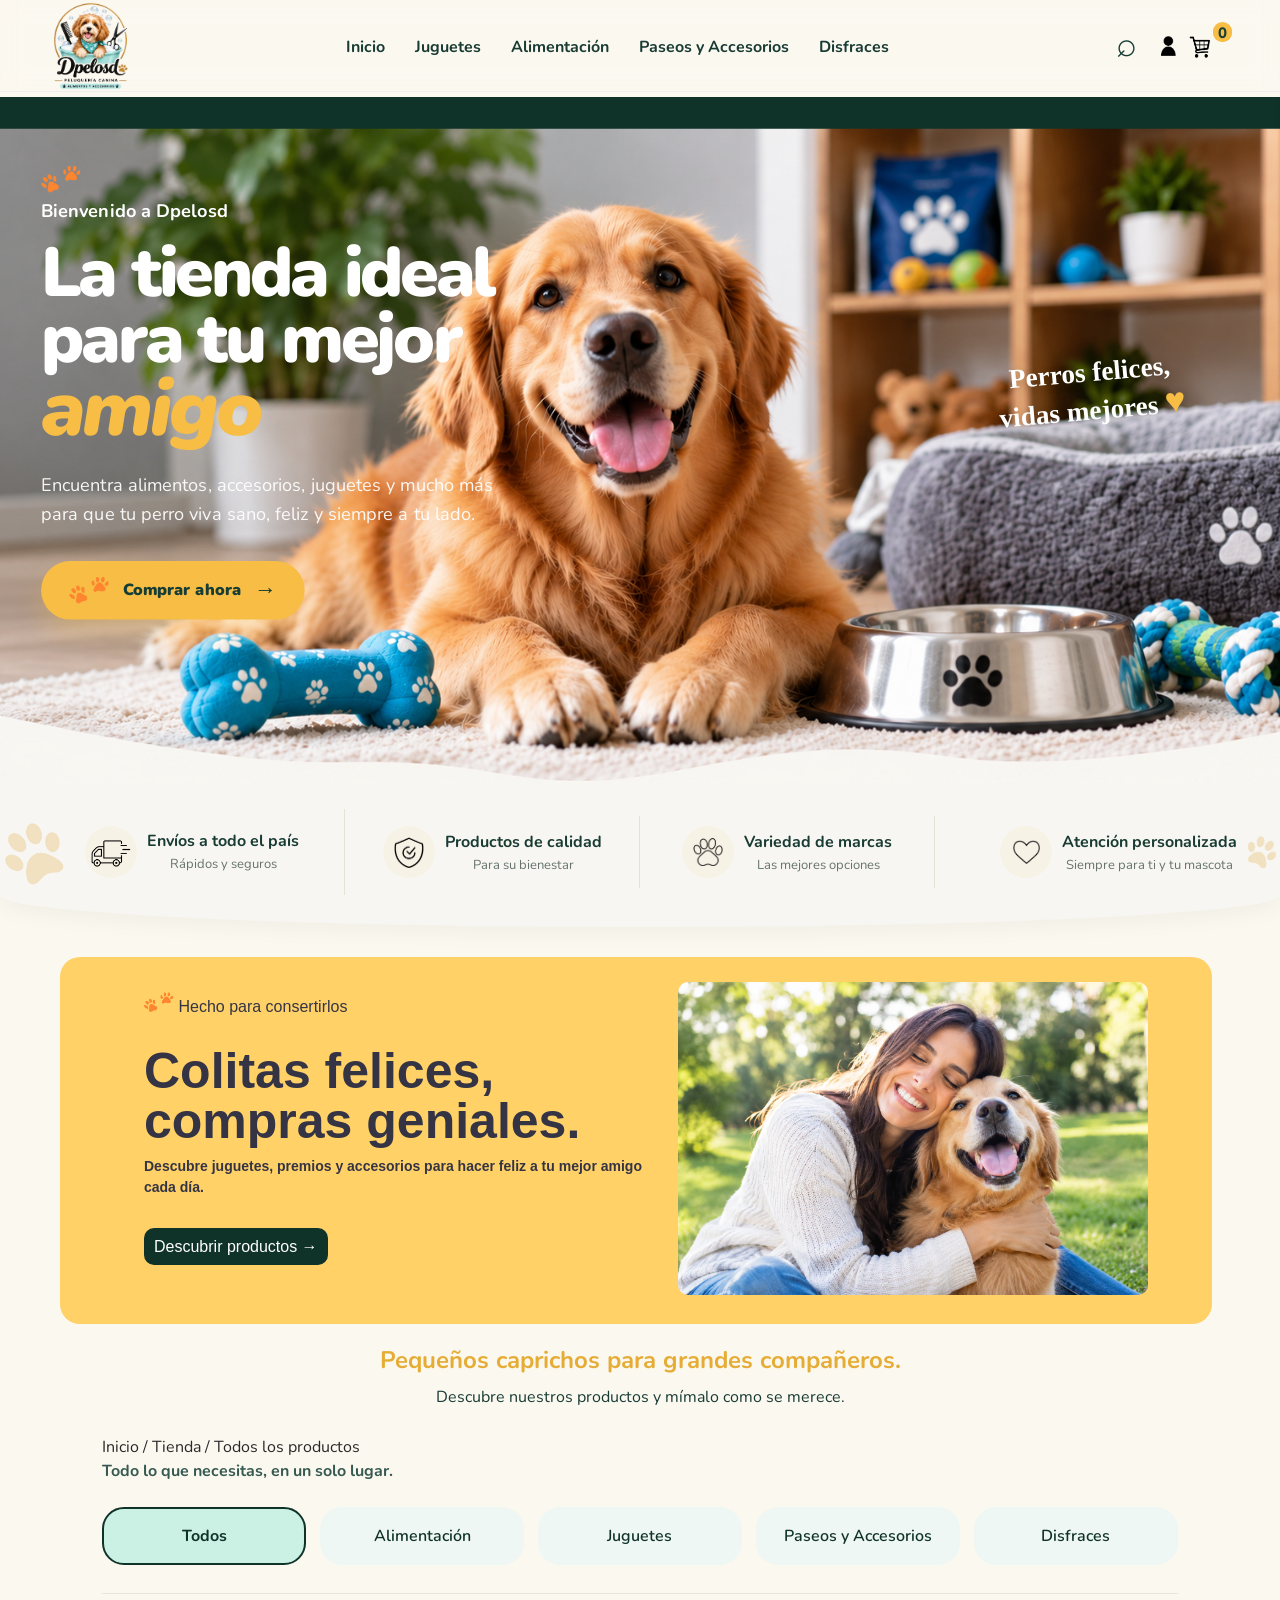
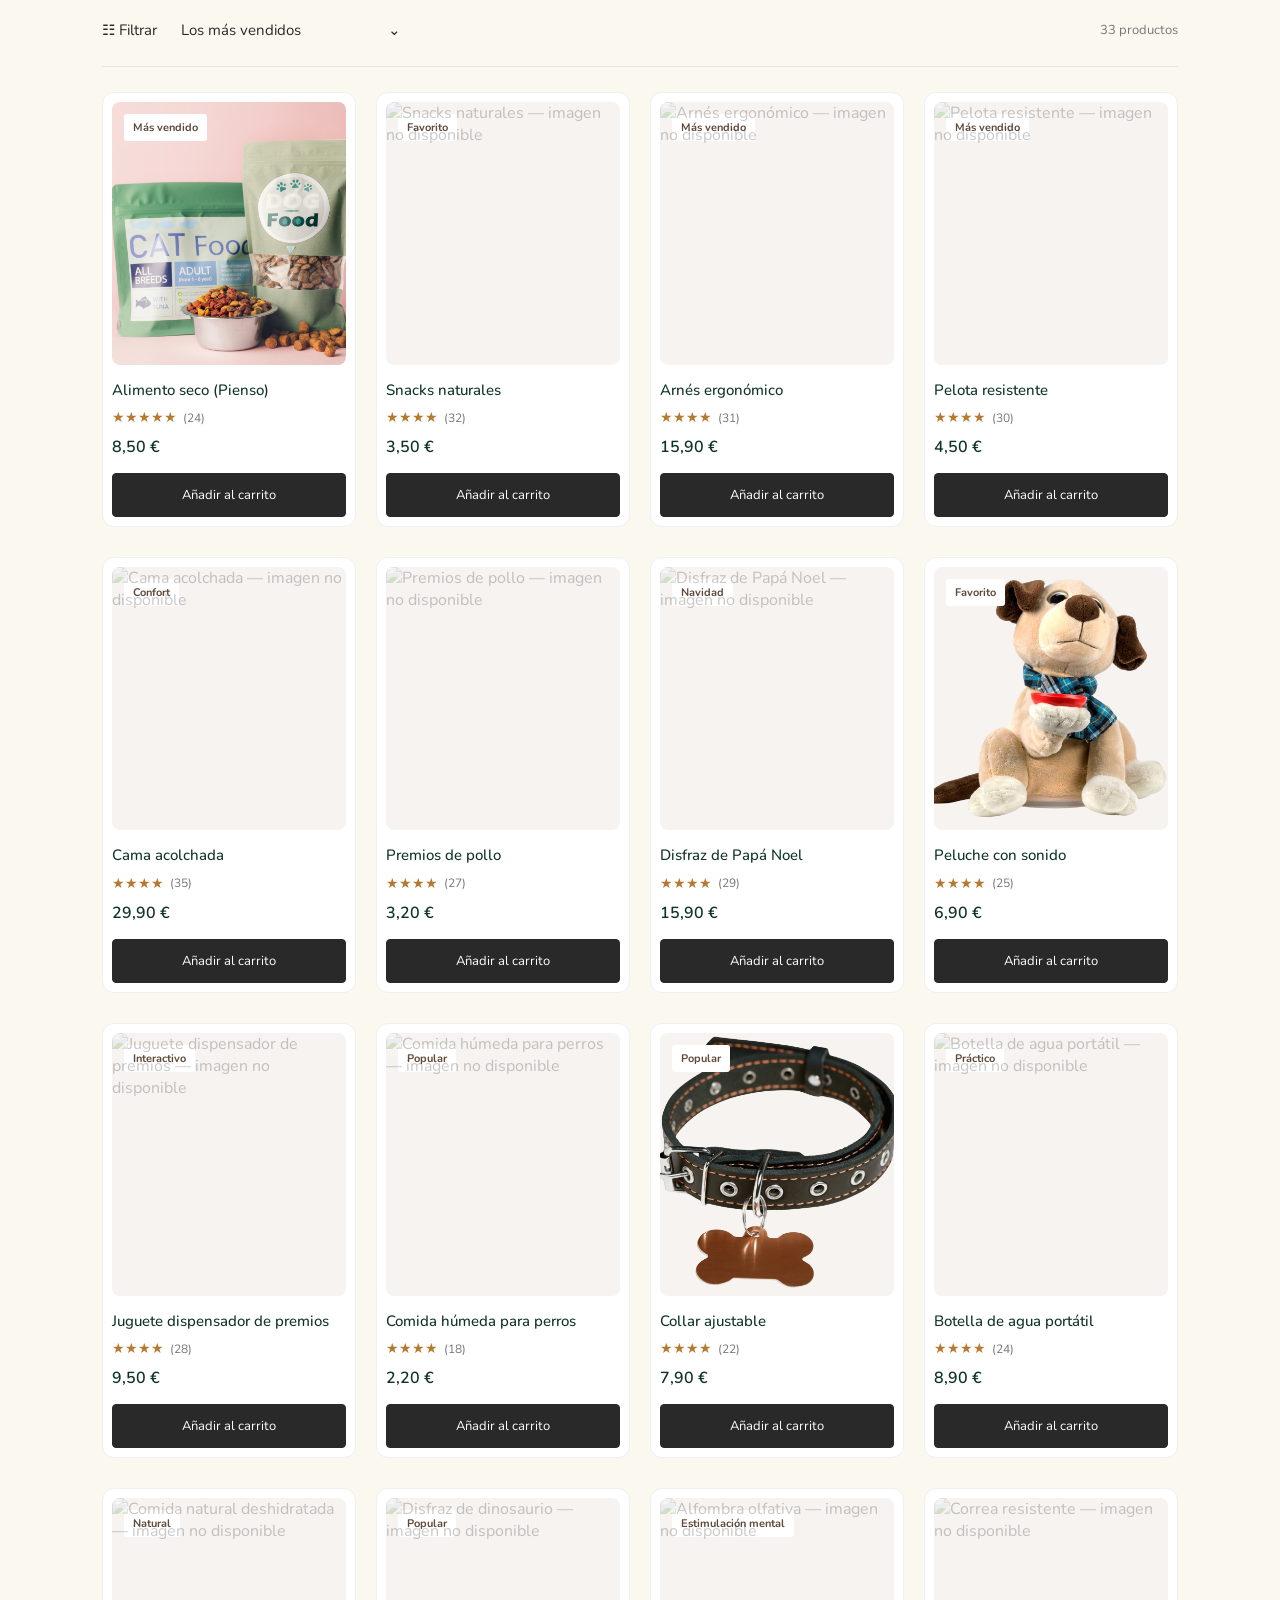
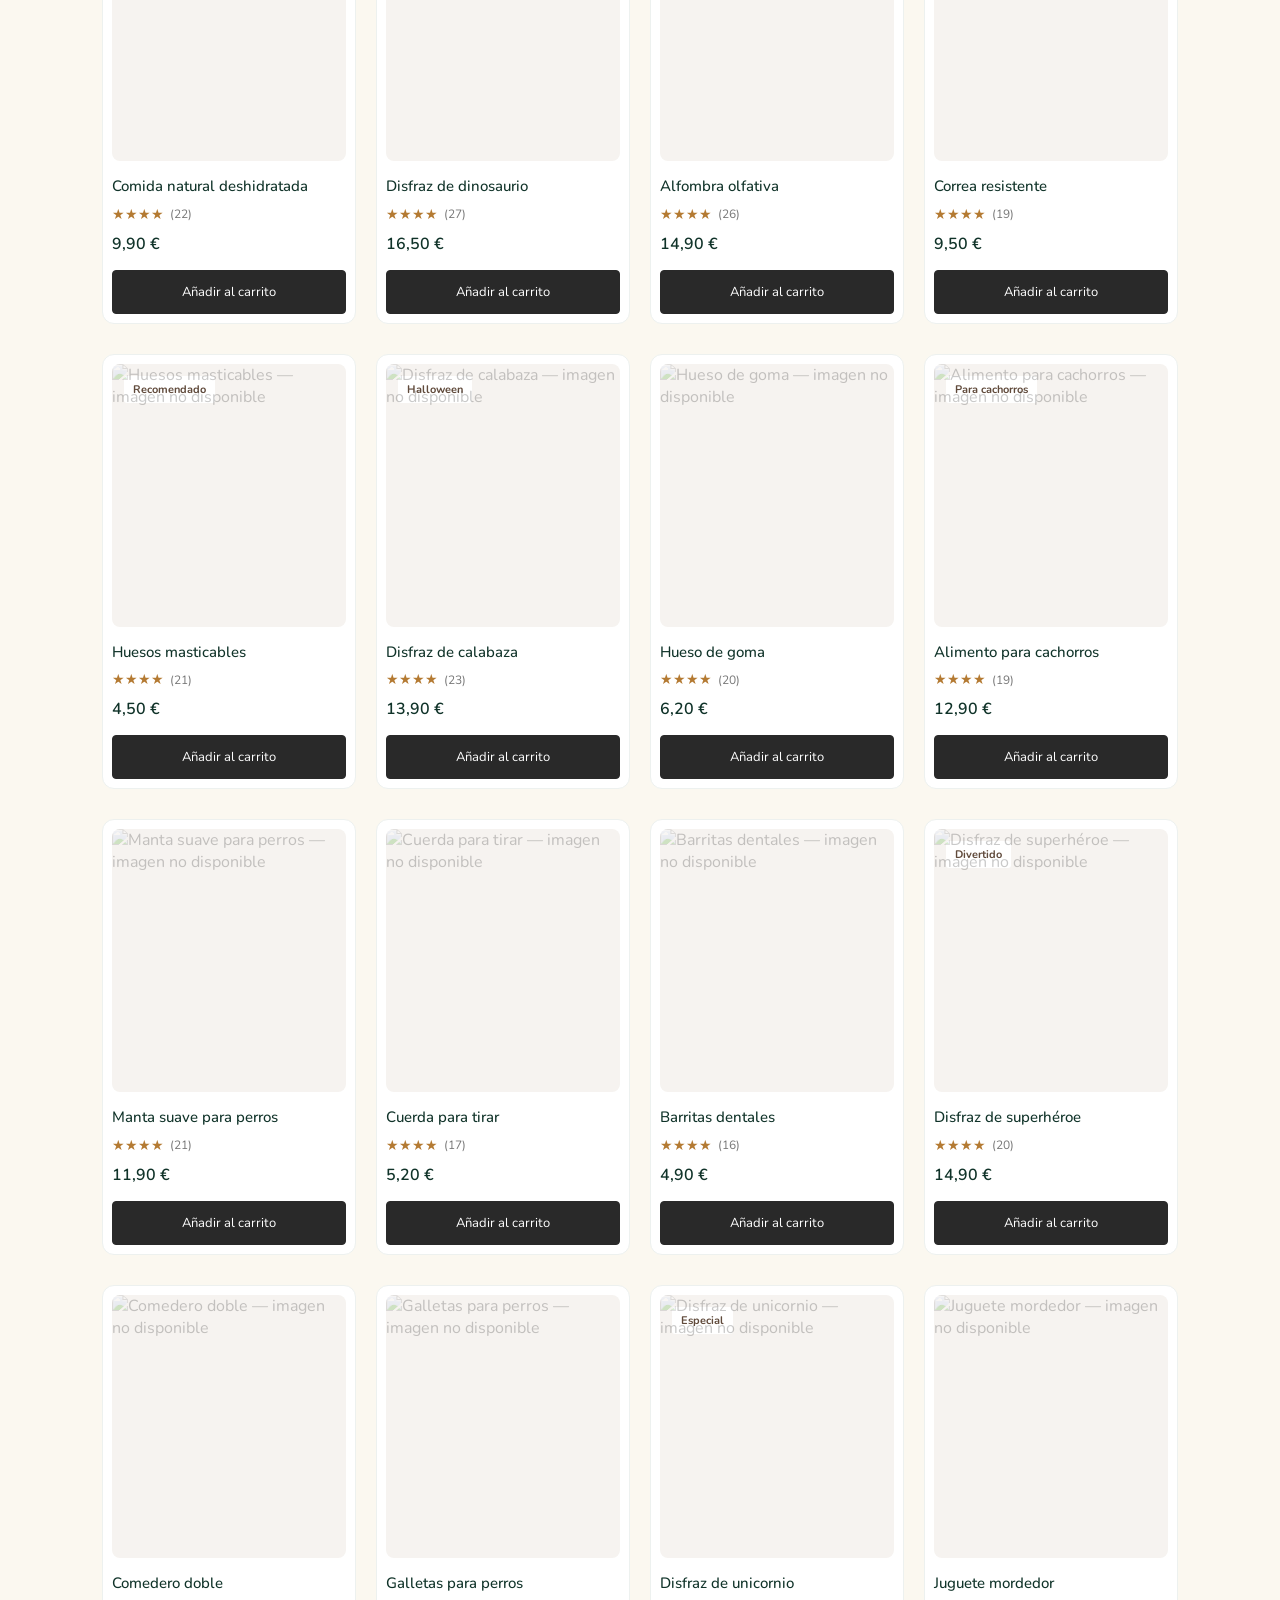
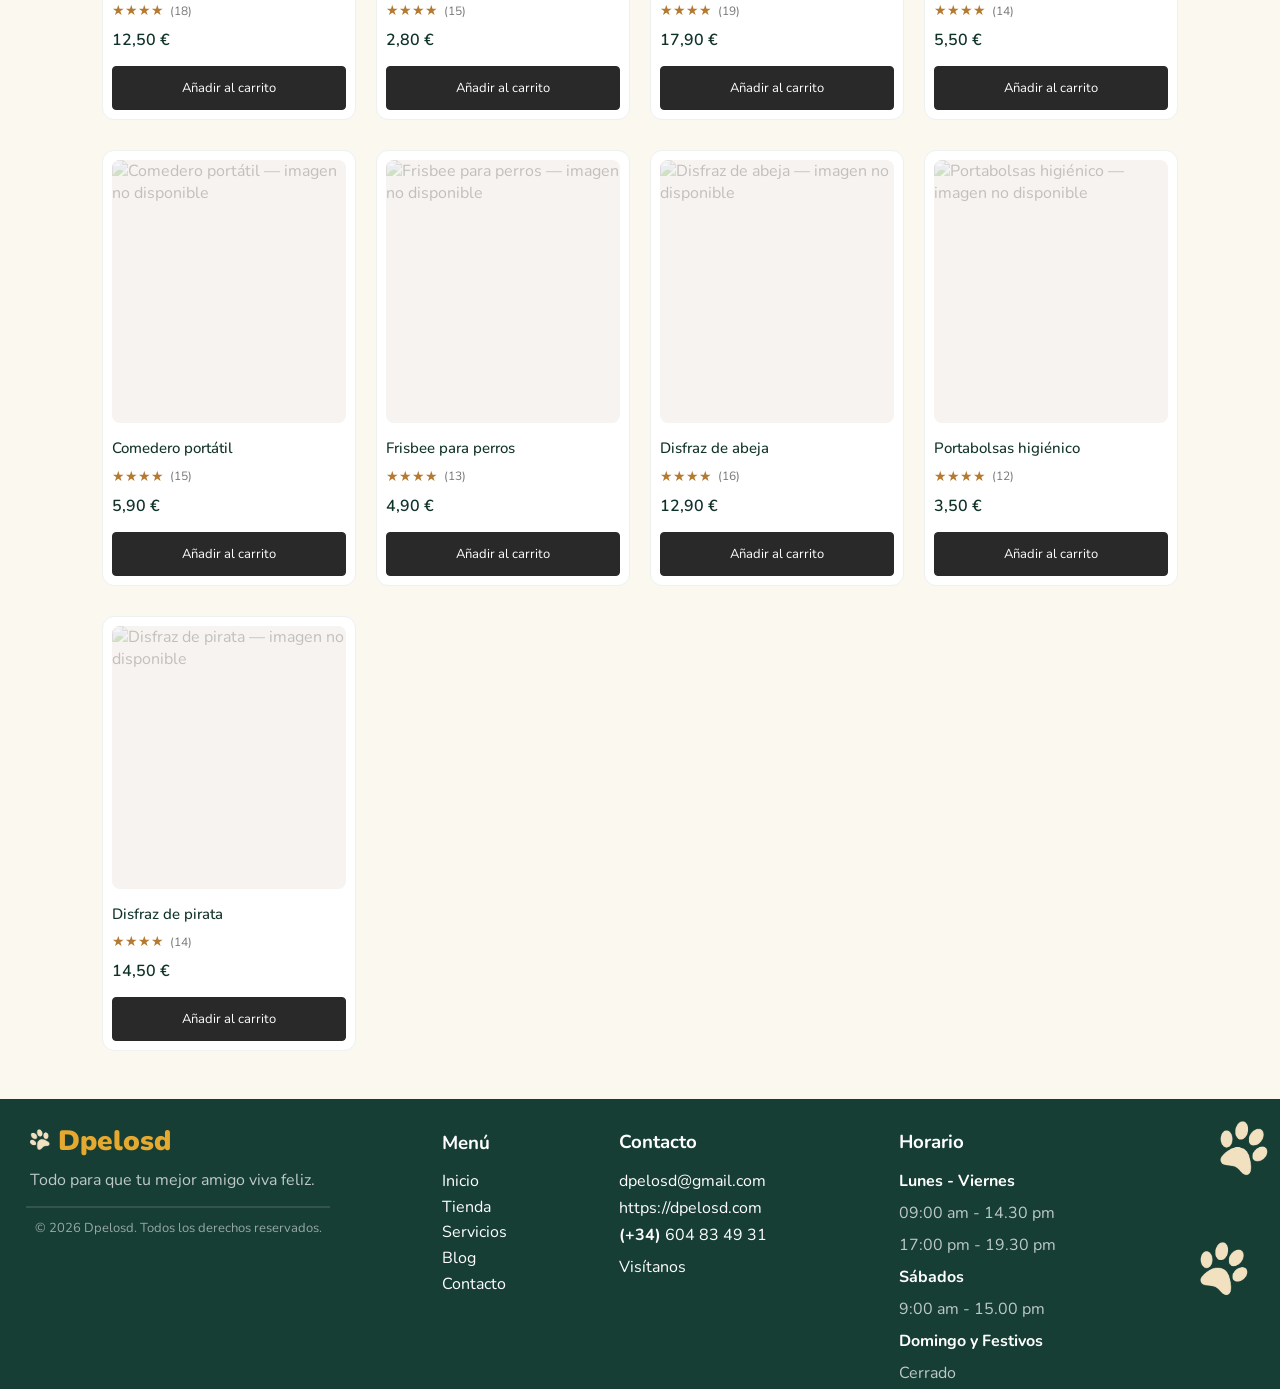
==== tienda.html @ 37986f17 "Nuevos cambios" ====
<!DOCTYPE html>
<html lang="es">

<head>
    <meta charset="UTF-8">
    <meta name="viewport" content="width=device-width, initial-scale=1.0">
    <meta name="description" content="DoggieStore - Todo para la felicidad de tu mejor amigo.">
    <link rel="icon" href="img/Versión logo3.png" type="image/png">
    <title>Dpelosd | Todo para tu felicidad</title>
    <link rel="preconnect" href="https://fonts.googleapis.com">
    <link rel="preconnect" href="https://fonts.gstatic.com" crossorigin>
    <link href="https://fonts.googleapis.com/css2?family=Nunito:wght@400;500;600;700;800;900&display=swap"
        rel="stylesheet">
    <link rel="stylesheet" href="tienda.css">
</head>

<body>
    <header class="header" id="inicio">

        <div class="container nav-container">
            <img src="img/Versión6.png" style="width: 80px;"> </img>

            <button class="menu-toggle" id="menuToggle" aria-label="Abrir menú">
                <span></span>
                <span></span>
                <span></span>
            </button>

            <nav class="nav" id="mainNav">
                <a href="index.html">Inicio</a>
                <a href="tienda.html?categoria=juguetes">Juguetes</a>
                <a href="tienda.html?categoria=alimentacion">Alimentación</a>
                <a href="tienda.html?categoria=paseos">Paseos y Accesorios</a>
                <a href="tienda.html?categoria=disfraces">Disfraces</a>
            </nav>

            <div class="nav-actions">
                <button class="icon-btn" id="searchBtn" aria-label="Buscar">⌕</button>
                <button class="icon-btn" aria-label="Mi cuenta"><img src="img/persona.png"
                        style="width: 15px; margin-top: 1px;"></button>
                <img src="img/carrito.png" style="width: 22px; height: 22px; margin-top: 15px;"> <button
                    class="cart-btn" id="cartCount" aria-label="Carrito">
                    <span class="cart-count" id="addCartBtn">0</span>
                </button>
            </div>
        </div>
    </header>

    <!-- PROMO -->

    <div class="promo-bar">
        <div class="promo-text" id="promoText">
            <img src="img/pataIzquierda.png" style="width: 20px;" alt="Pata de perro">
            <img src="img/pataDerecha.png" style="width: 20px;" alt="Pata de perro">

            <span>
                NUEVOS CLIENTES:
                <strong>20% DE DESCUENTO</strong>
                EN TU PRIMERA COMPRA
            </span>

            <img src="img/pataIzquierda.png" style="width: 20px;" alt="Pata de perro">
            <img src="img/pataDerecha.png" style="width: 20px;" alt="Pata de perro">

        </div>
    </div>

    <!-- BANNER-->
    <section class="hero">
        <div class="hero-image"></div>
        <div class="hero-overlay"></div>

        <div class="container hero-content" style="margin-top: -8em;">
            <div class="hero-copy">
                <img src="img/patas de perro.png" style="width: 40px;">
                <p class="eyebrow"> Bienvenido a Dpelosd</p>

                <h1>
                    La tienda ideal<br>para tu mejor<br> <span>amigo</span>
                </h1>

                <p class="hero-description">
                    Encuentra alimentos, accesorios, juguetes y mucho más para que tu perro viva sano, feliz y
                    siempre a tu lado.
                </p>

                <a href="#tienda" class="btn btn-primary">
                    <img src="img/patas de perro.png" style="width: 40px;"> <span>Comprar ahora</span> <b>→</b>
                </a>
            </div>

            <div class="hero-message">
                <span>Perros felices,<br>vidas mejores</span>
                <b>♥</b>
            </div>
        </div>
    </section>

    <!-- BENEFICIOS -->
    <section class="benefits" id="nosotros" style="margin-bottom: 30px;">
        <div class="container benefits-grid">

            <div class="benefit">
                <img src="img/pataIzquierda.png" style="width: 60px; margin-left: -90px; margin-right: 10px;">
                <div class="benefit-icon"><img src="img/carro.png" style="width:40px" ;></div>
                <div>
                    <h3>Envíos a todo el país</h3>
                    <p>Rápidos y seguros</p>
                </div>
            </div>

            <div class="benefit">
                <div class="benefit-icon"><img src="img/calidad.png" style="width:30px" ;></div>
                <div>
                    <h3>Productos de calidad</h3>
                    <p>Para su bienestar</p>
                </div>
            </div>

            <div class="benefit">
                <div class="benefit-icon"><img src="img/variedadMarca.png" style="width:30px" ;></div>
                <div>
                    <h3>Variedad de marcas</h3>
                    <p>Las mejores opciones</p>
                </div>
            </div>

            <div class="benefit">
                <div class="benefit-icon"><img src="img/atencionpersonalizada.png" style="width:27px" ;>
                </div>
                <div>
                    <h3>Atención personalizada</h3>
                    <p>Siempre para ti y tu mascota</p>
                </div>
                <img src="img/pataDerecha.png" style="width: 30px; margin-right: -7em;">
            </div>
        </div>
    </section>

    <!-- PORTADA -->
    <div class="portada"
        style="display: flex; margin-left: 60px; background: var(--yellow); width: 90%; border-radius: 20px;">

        <div class="ladoIzquierdo" style="padding-right: 10px;">
            <img src="img/patas de perro.png" style="width: 30px;  margin-left: 20px; margin-top: 10px;"> Hecho para
            consertirlos</span>
            <h2 style="font-size: 50px; margin-left: 20px; margin-top: 30px; line-height: 50px;">Colitas
                felices,<br>compras geniales.</h2>
            <p
                style="margin-left: 20px; margin-top: 10px; margin-bottom: 40px; line-height: 1.5; font-size: 14px; font-weight: bold;">
                Descubre juguetes, premios y accesorios para hacer feliz a tu mejor amigo cada día.</p>
            <a href="#ps-categorias"
                style="margin-top: 20px; background-color: #103329; color: white; padding: 10px; border-radius: 10px; margin-left: 20px;">Descubrir
                productos →</a>
        </div>

        <div class="ladoDerecho">
            <img src="img/imagenladoderecho.png" style="width: 470px; border-radius: 10px; ">
        </div>
    </div>

    <!-- TIENDA -->

    <section>
        <h1 style="color: #e6ad36; text-align: center; margin-top: 20px;"> Pequeños caprichos para grandes compañeros.
        </h1>
        <p style="font-size: 16px; text-align: center; margin-top: 10px;">Descubre nuestros productos y mímalo como se
            merece. </p>
    </section>

    <!-- FILTRADO TIENDA -->

    <section class="shop-page">

        <nav class="breadcrumb" aria-label="Ruta de navegación">
            <a href="/">Inicio</a>
            <span>/</span>
            <a href="/tienda/">Tienda</a>
            <span>/</span>
            <span id="breadcrumb-category" aria-current="page">
                Todos los productos
            </span>
        </nav>

        <p class="shop-subtitle" style="font-weight: bold; margin-top: 2px;">
            Todo lo que necesitas, en un solo lugar.
        </p>

        <!-- CATEGORÍAS -->

        <nav class="shop-categories" aria-label="Categorías de la tienda">

            <button type="button" class="category-card is-active" data-category="todos" aria-pressed="true">
                Todos
            </button>

            <button type="button" class="category-card" data-category="alimentacion" aria-pressed="false">
                Alimentación
            </button>

            <button type="button" class="category-card" data-category="juguetes" aria-pressed="false">
                Juguetes
            </button>

            <button type="button" class="category-card" data-category="paseos" aria-pressed="false">
                Paseos y Accesorios
            </button>

            <button type="button" class="category-card" data-category="disfraces" aria-pressed="false">
                Disfraces
            </button>

        </nav>


        <!-- BARRA DE HERRAMIENTAS -->
        <div class="shop-toolbar">

            <div class="toolbar-left">

                <button class="filter-trigger" id="openFilters" aria-expanded="false" aria-controls="filterPanel">
                    ☷ Filtrar
                </button>

                <div class="sort-wrapper">

                    <button class="sort-trigger" id="sortTrigger" aria-expanded="false" aria-controls="sortMenu">
                        <span id="sortLabel">Los más vendidos</span>
                        <span>⌄</span>
                    </button>

                    <div class="sort-menu" id="sortMenu" hidden>
                        <button data-sort="bestsellers">Los más vendidos</button>
                        <button data-sort="relevant">Los más relevantes</button>
                        <button data-sort="alphabetical">Orden alfabético</button>
                        <button data-sort="price-asc">Precio: menor a mayor</button>
                        <button data-sort="price-desc">Precio: mayor a menor</button>
                    </div>

                </div>

            </div>

            <span class="results-count" id="resultsCount" aria-live="polite"></span>

        </div>

        <!-- FONDO DEL PANEL -->
        <div class="filter-overlay" id="filterOverlay"></div>

        <!-- FILTROS -->
        <aside class="filter-panel" id="filterPanel" aria-label="Filtros de productos" aria-hidden="true" inert>

            <div class="filter-panel-header">
                <h2>Filtrar productos</h2>
                <button class="close-filters" id="closeFilters" aria-label="Cerrar filtros">×</button>
            </div>

            <div class="filter-panel-content">

                <fieldset class="filter-group">
                    <legend>Tipo de producto</legend>

                    <label><input type="checkbox" name="type" value="alimentoseco"> Alimento seco (pienso)</label>

                    <label><input type="checkbox" name="type" value="alimento humedo"> Alimento húmedo</label>

                    <label><input type="checkbox" name="type" value="snack"> Snacks naturales</label>

                    <label><input type="checkbox" name="type" value="peluche"> Peluches</label>

                    <label><input type="checkbox" name="type" value="interactivo"> Juguetes interactivos</label>

                    <label><input type="checkbox" name="type" value="pelota"> Pelotas</label>

                    <label><input type="checkbox" name="type" value="mordedor"> Mordedores</label>

                    <label><input type="checkbox" name="type" value="paseo"> Paseos y accesorios</label>

                    <label><input type="checkbox" name="type" value="disfraz"> Disfraces</label>
                </fieldset>

                <fieldset class="filter-group">
                    <legend>Precio máximo</legend>

                    <div class="price-filter">
                        <label for="maxPrice">
                            Hasta <strong id="maxPriceLabel">50 €</strong>
                        </label>

                        <input type="range" id="maxPrice" min="5" max="50" value="50" step="1">
                    </div>
                </fieldset>

                <fieldset class="filter-group">
                    <legend>Valoración mínima</legend>

                    <label><input type="radio" name="rating" value="0" checked> Todas las valoraciones</label>

                    <label><input type="radio" name="rating" value="4"> ★★★★☆ y superior</label>

                    <label><input type="radio" name="rating" value="5"> ★★★★★</label>
                </fieldset>

                <fieldset class="filter-group">
                    <legend>Disponibilidad</legend>

                    <label><input type="checkbox" id="inStock">
                        Solo productos disponibles</label>
                </fieldset>

            </div>

            <div class="filter-panel-footer">
                <button class="reset-filters" id="resetFilters">
                    Limpiar filtros
                </button>

                <button class="apply-filters" id="applyFilters">
                    Ver productos
                </button>
            </div>

        </aside>

        <!-- CATÁLOGO -->
        <section class="product-section" aria-label="Catálogo de productos">

            <div class="product-grid" id="productGrid">
                <!-- JavaScript genera las tarjetas aquí -->
            </div>

            <div class="empty-products" id="emptyProducts" hidden>
                <span class="empty-icon">🐾</span>
                <h2>No encontramos productos</h2>
                <p>Prueba a cambiar los filtros para ver más productos.</p>
                <button class="reset-filters" id="resetEmpty">
                    Quitar filtros
                </button>
            </div>

        </section>

    </section>
































































    <!-- FOOTER -->
    <footer class="footer">
        <div class="footer">
            <div style="display: flex; flex-direction: column; line-height: 1.6; margin-left: 30px; margin-right: 7em;">
                <div class="footer-logo"><img src="img/pataIzquierda.png" style="width: 20px;"> Dpelosd</div>
                <p>Todo para que tu mejor amigo viva feliz.</p>

                <div class="copyright">
                    © <span id="year"></span> Dpelosd. Todos los derechos reservados.
                </div>
            </div>

            <div style="display: flex; flex-direction: column; line-height: 1.6; margin-top: 10px;">
                <h3>Menú</h3>
                <a class="active" href="index.html">Inicio</a>
                <a href="tienda.html">Tienda</a>
                <a href="index.html#servicios">Servicios</a>
                <a href="index.html#blog">Blog</a>
                <a href="index.html#contacto">Contacto</a>
            </div>

            <div
                style="display: flex; flex-direction: column;  margin-top: 10px; margin-left: 7em; width: 200px; margin-right: 5em;">
                <h3>Contacto</h3>
                <a href="mailto: dpelosd@gmail.com" style="color: white; line-height: 2;"> dpelosd@gmail.com</a>
                <a href="https://dpelosd.com" style="color: white"> https://dpelosd.com</a>
                <a href="tel: +34 604 83 49 31" style="color: white"> <b>
                        <p style="color: white;"> (+34)
                    </b> 604 83 49 31 </p></a>
                <a href="https://www.google.com/maps/search/?api=1&query=TU+DIRECCION+AQUI" target="_blank"
                    rel="noopener noreferrer" style="color: white; line-height: 2;">
                    Visítanos
                </a>
            </div>

            <div>
                <h3 style="margin-top: 10px; width: 200px;">Horario</h3>
                <p style="color: white;"><b>Lunes - Viernes </b></p>
                <p>09:00 am - 14.30 pm</p>
                <p>17:00 pm - 19.30 pm</p>
                <p style="color: white"> <b>Sábados </b></p>
                <p>9:00 am - 15.00 pm</p>
                <p style="color: white"><b>Domingo y Festivos </b></p>
                <p>Cerrado</p>
            </div>
        </div>
        <div style="display: flex; flex-direction: column;">
            <img src="img/pataDerecha.png" style="width: 50px; margin-top: 20px; margin-left: 20px;">
            <img src="img/pataDerecha.png" style="width: 50px; margin-top: 4em;">
        </div>

    </footer>

    <!-- MODAL DE BÚSQUEDA -->
    <div class="modal" id="searchModal" aria-hidden="true">
        <div class="modal-box">
            <button class="modal-close" id="closeSearch">×</button>
            <h2>¿Qué estás buscando?</h2>
            <input type="search" id="searchInput" placeholder="Ej. juguetes, comida, correas...">
            <button class="btn btn-primary search-submit" id="searchSubmit">Buscar</button>
            <p id="searchResult"></p>
        </div>
    </div>

    <!-- JS -->
    <script src="tienda.js"></script>
    </section>
</body>

</html>
---- tienda.css ----
:root {
    --green: #173e35;
    --green-light: #28594b;
    --yellow: #f7bd45;
    --yellow-dark: #e6a92f;
    --cream: #fbf8f0;
    --white: #ffffff;
    --text: #183b34;
    --muted: #66736f;
    --border: #e7e2d8;
    --shadow: 0 14px 35px rgba(23, 62, 53, 0.12);
}

* {
    margin: 0;
    padding: 0;
    box-sizing: border-box;
}

html {
    scroll-behavior: smooth;
}

body {
    font-family: "Nunito", sans-serif;
    color: var(--text);
    background: var(--cream);
}

button,
a,
input {
    font: inherit;
}

button,
a {
    -webkit-tap-highlight-color: transparent;
}

a {
    color: inherit;
    text-decoration: none;
}

.container {
    width: min(1180px, calc(100% - 48px));
    margin: 0 auto;
}

/* HEADER */

.header {
    position: sticky;
    top: 0;
    z-index: 100;
    border-bottom: 1px solid #eee;
    backdrop-filter: blur(12px);
}

.promo-bar {
    width: 100%;
    height: 35px;
    background: #103329;
    color: white;
    overflow: hidden;
    display: flex;
    align-items: center;
    position: relative;
    margin-top: 5px;
}

.promo-text {
    position: relative;
    right: -100%;
    white-space: nowrap;
    display: flex;
    align-items: center;
    gap: 15px;
    font-family: Arial, sans-serif;
    font-size: 16px;
    font-weight: 400;
    animation: moverTexto 20s linear infinite;
    overflow: hidden;
    box-shadow: 0 4px 6px rgba(0, 0, 0, 0.1);
}

.promo-text img {
    width: 32px;
    height: 32px;
    object-fit: contain;
    display: block;
}

.promo-text strong {
    color: #ffd700;
    font-weight: 800;
}

@keyframes moverTexto {
    from {
        right: -100%;
    }

    to {
        right: 100%;
    }
}


@media (max-width: 600px) {
    .promo-bar {
        height: 50px;
    }

    .promo-text {
        font-size: 15px;
        gap: 10px;
    }

    .promo-text img {
        width: 25px;
        height: 25px;
    }
}

/* JUGUETES */

.grooming-section {
    position: relative;
    background: #fbf8f0;
    overflow: hidden;
    margin-bottom: 30px;
}

.grooming-header h2 span {
    color: #e6ad36;
    font-style: italic;
}


.grooming-header p {
    max-width: 580px;
    margin: 20px auto 0;
    color: #68746f;
    font-size: 17px;
    line-height: 1.6;
}

.portada{
 --coral:#ff786b;
 --yellow:#ffd166;
 --mint:#b8e6cf;
 --lilac:#d9c7ff;
 --ink:#353445;
 font-family:Arial,sans-serif;
 color:var(--ink);
 background:var(--cream);
 padding:25px 5%;
 border-radius:22px;
}

/* TIENDA DPELOSD */

.shop-page {
  width: min(1400px, 94%);
  margin: 0 auto;
  padding: 30px 0 60px;
  color: #103329;
}

.shop-title {
  margin: 15px 0 6px;
  font-size: clamp(1.8rem, 3vw, 2.6rem);
  color: #103329;
}

.shop-subtitle {
  margin: 0 0 24px;
  color: #365a51;
  font-size: 1rem;
}

/* Migas de pan */

.breadcrumbs {
  display: flex;
  align-items: center;
  gap: 10px;
  flex-wrap: wrap;
  font-size: .9rem;
}

.breadcrumbs a {
  color: #365a51;
  text-decoration: none;
}

.breadcrumbs a:hover {
  text-decoration: underline;
}

/* Categorías */

.shop-categories {
  display: grid;
  grid-template-columns: repeat(5, minmax(0, 1fr));
  gap: 14px;
  margin: 25px 0 28px;
}

.category-card {
    padding: 16px 10px;
  border: 1px solid transparent;
  border-radius: 22px;
  background: #eff7f4;
  color: #103329;
  display: flex;
  flex-direction: column;
  align-items: center;
  justify-content: center;
  gap: 10px;
  font: inherit;
  font-weight: 600;
  cursor: pointer;
  transition: .2s ease;
}

.category-card:hover {
  transform: translateY(-3px);
  border-color: #9bd9ca;
  background: #e1f4ed;
}
.category-card.is-active {
    background-color: #CBF1E4;
    border: 2px solid #103329;
    color: #103329;
    font-weight: 700;
}

.category-emoji {
  font-size: 2rem;
  line-height: 1;
}

/* Barra de herramientas */

.shop-toolbar,
.toolbar-left {
  display: flex;
  align-items: center;
  gap: 14px;
}

.shop-toolbar {
  justify-content: space-between;
  margin-bottom: 22px;
}

.filter-trigger,
.sort-trigger {
  min-height: 42px;
  padding: 10px 16px;
  border: 1px solid #c8d9d3;
  border-radius: 12px;
  background: #fff;
  color: #103329;
  font: inherit;
  cursor: pointer;
}

.sort-trigger {
  display: flex;
  justify-content: space-between;
  align-items: center;
  gap: 20px;
  min-width: 220px;
}

.sort-wrapper {
  position: relative;
}

.sort-menu {
  position: absolute;
  z-index: 20;
  top: calc(100% + 6px);
  left: 0;
  width: 230px;
  padding: 7px;
  border: 1px solid #dce8e3;
  border-radius: 12px;
  background: #fff;
  box-shadow: 0 8px 25px #10332918;
}

.sort-menu button {
  display: block;
  width: 100%;
  padding: 10px;
  border: 0;
  border-radius: 7px;
  background: transparent;
  color: #103329;
  text-align: left;
  cursor: pointer;
}

.sort-menu button:hover,
.sort-menu button.active {
  background: #e7f6f0;
}

.results-count {
  color: #668078;
  font-size: .9rem;
}

/* Productos */

.product-grid {
  display: grid;
  grid-template-columns: repeat(4, minmax(0, 1fr));
  gap: 16px;
}

.product-card {
  min-width: 0;
  padding: 9px;
  overflow: hidden;
  border: 1px solid #edf1ef;
  border-radius: 12px;
  background: #fff;
  transition: box-shadow .2s, transform .2s;
}

.product-card:hover {
  transform: translateY(-3px);
  box-shadow: 0 8px 24px #10332912;
}

.product-image-wrap {
  position: relative;
  overflow: hidden;
  aspect-ratio: 1.18 / 1;
  border-radius: 8px;
  background: #f4f4f1;
}

.product-image {
  display: block;
  width: 100%;
  height: 100%;
  object-fit: cover;
}

.product-badge {
  position: absolute;
  top: 10px;
  left: 9px;
  padding: 6px 11px;
  border-radius: 20px;
  background: #40a995;
  color: white;
  font-size: .75rem;
  font-weight: 700;
}

.product-name {
  margin: 11px 2px 7px;
  color: #103329;
  font-size: .96rem;
  line-height: 1.35;
}

.product-rating {
  display: flex;
  align-items: center;
  gap: 8px;
  color: #b17a4a;
  font-size: .92rem;
}

.rating-number {
  color: #668078;
  font-size: .8rem;
}

.product-price {
  margin: 10px 2px 4px;
  color: #103329;
  font-size: 1.05rem;
  font-weight: 750;
}

.add-btn {
  width: 100%;
  margin-top: 7px;
  padding: 10px 12px;
  border: 0;
  border-radius: 24px;
  background: #103f35;
  color: #fff;
  font: inherit;
  font-size: .88rem;
  font-weight: 650;
  cursor: pointer;
}

.add-btn:hover {
  background: #176252;
}

.add-btn:disabled {
  opacity: .55;
  cursor: not-allowed;
}

/* Panel de filtros */

.filter-overlay {
  position: fixed;
  inset: 0;
  z-index: 90;
  background: #102a2390;
  opacity: 0;
  visibility: hidden;
  transition: .25s;
}

.filter-overlay.is-visible {
  opacity: 1;
  visibility: visible;
}

.filter-panel {
  position: fixed;
  top: 0;
  left: 0;
  z-index: 100;
  display: flex;
  flex-direction: column;
  width: min(390px, 92vw);
  height: 100dvh;
  background: #f7fbf9;
  box-shadow: 10px 0 35px #10332920;
  transform: translateX(-105%);
  transition: transform .3s ease;
}

.filter-panel.is-open {
  transform: translateX(0);
}

.filter-panel-header,
.filter-panel-footer {
  display: flex;
  align-items: center;
  justify-content: space-between;
  gap: 12px;
  padding: 18px;
  background: #d8f1e9;
}

.filter-panel-header h2 {
  margin: 0;
  font-size: 1.2rem;
}

.close-filters {
  border: 0;
  background: transparent;
  color: #103329;
  font-size: 1.8rem;
  cursor: pointer;
}

.filter-panel-content {
  flex: 1;
  overflow-y: auto;
  padding: 18px;
}

.filter-group {
  display: grid;
  gap: 12px;
  margin: 0 0 24px;
  padding: 0;
  border: 0;
}

.filter-group legend {
  margin-bottom: 12px;
  font-weight: 700;
}

.filter-group label {
  display: flex;
  align-items: center;
  gap: 9px;
  font-size: .92rem;
}

.filter-group input[type="checkbox"],
.filter-group input[type="radio"] {
  accent-color: #267f6e;
}

.price-filter input {
  width: 100%;
  accent-color: #40b7a1;
}

.filter-panel-footer button,
.reset-filters,
.apply-filters {
  padding: 12px 16px;
  border-radius: 24px;
  font: inherit;
  font-weight: 600;
  cursor: pointer;
}

.reset-filters {
  border: 1px solid #103f35;
  background: transparent;
  color: #103f35;
}

.apply-filters {
  border: 1px solid #103f35;
  background: #103f35;
  color: #fff;
}

.empty-products {
  padding: 45px 15px;
  text-align: center;
}

/* Tablet y móvil */

@media (max-width: 1050px) {
  .product-grid {
    grid-template-columns: repeat(3, minmax(0, 1fr));
  }
}

@media (max-width: 720px) {
  .shop-categories {
    grid-template-columns: repeat(2, minmax(0, 1fr));
    gap: 10px;
  }

  .shop-toolbar {
    align-items: flex-start;
    flex-wrap: wrap;
  }

  .toolbar-left {
    flex-wrap: wrap;
  }

  .sort-trigger {
    min-width: 0;
  }

  .product-grid {
    grid-template-columns: repeat(2, minmax(0, 1fr));
    gap: 10px;
  }

  .filter-panel-footer {
    flex-wrap: wrap;
  }
}

@media (max-width: 390px) {
  .product-grid {
    grid-template-columns: 1fr;
  }
}

.nav-container {
    display: flex;
    align-items: center;
}

.logo {
    display: flex;
    align-items: center;
    gap: 13px;
    min-width: 265px;
}

.logo-paw {
    font-size: 48px;
    line-height: 1;
    filter: saturate(1.2);
}

.logo-text {
    display: flex;
    flex-direction: column;
}

.logo-text strong {
    font-size: 29px;
    line-height: 1;
    letter-spacing: -1px;
    color: var(--green);
}

.logo-text strong span,
.footer-logo span {
    color: var(--yellow);
}

.logo-text small {
    margin-top: 5px;
    color: #6e7672;
    font-size: 13px;
    font-weight: 700;
}

.nav {
    flex: 1;
    display: flex;
    justify-content: center;
    align-items: center;
    gap: 30px;
}

.nav a {
    position: relative;
    font-size: 16px;
    font-weight: 700;
    padding: 36px 0 33px;
    transition: color .2s ease;
}

.nav a:hover,
.nav a.active {
    color: var(--green);
}

.nav a.active::after {
    content: "";
    position: absolute;
    left: 0;
    right: 0;
    bottom: 20px;
    height: 3px;
    border-radius: 99px;
    background: var(--yellow);
}

.nav-actions {
    display: flex;
    margin-top: -7px;
}

.icon-btn,
.cart-btn {
    position: relative;
    border: 0;
    background: transparent;
    color: var(--green);
    cursor: pointer;
}

.icon-btn {
    font-size: 35px;
    width: 42px;
    height: 42px;
}

.cart-btn {
    font-size: 15px;
    top: 1px;
    left: 2px;
    min-width: 19px;
    height: 20px;
    padding: 0 5px;
    border-radius: 50px;
    display: grid;
    place-items: center;
    background: var(--yellow);
    color: var(--green);
    font-weight: 800;
}

.cart-count {
    position: absolute;
    top: 1px;    
    min-width: 19px;
    height: 19px;
    padding: 0 5px;
    border-radius: 50px;
    display: grid;
    place-items: center;
    background: var(--yellow);
    color: var(--green);
    font-size: 15px;
    font-weight: 800;
}

.menu-toggle {
    display: none;
    border: 0;
    background: transparent;
    cursor: pointer;
}

.menu-toggle span {
    display: block;
    width: 25px;
    height: 3px;
    margin: 5px;
    border-radius: 3px;
    background: var(--green);
}

/* HERO 1*/

.hero {
    position: relative;
    width: 99.5%;
    height: 650px;
    overflow: hidden;
    color: var(--white);
    display: flex;
    align-items: center;
    background-image: url("img/bannerDpelosd.png");
    background-size: cover;
    background-position: center;
    transform: scale(1.01);
}

.hero-overlay {
    position: absolute;
    inset: 0;
}

.hero-content {
    position: relative;
    z-index: 2;
    display: flex;
    align-items: center;
    justify-content: space-between;
}

.hero-copy {
    width: 55%;

}

.eyebrow {
    font-size: 18px;
    font-weight: 700;
    margin-bottom: 18px;
}

.hero h1 {
    font-size: clamp(50px, 5.4vw, 78px);
    line-height: .94;
    letter-spacing: -3px;
    font-weight: 900;
    margin-bottom: 25px;
}

.hero h1 span {
    color: var(--yellow);
    font-size: 1.13em;
    font-style: italic;
}

.hero-description {
    max-width: 480px;
    font-size: 18px;
    line-height: 1.55;
    color: rgba(255, 255, 255, .93);
    margin-bottom: 32px;
}

.btn {
    display: inline-flex;
    align-items: center;
    justify-content: center;
    gap: 13px;
    min-height: 58px;
    padding: 0 28px;
    border: 0;
    border-radius: 999px;
    cursor: pointer;
    font-weight: 900;
    transition: transform .2s ease, box-shadow .2s ease, background .2s ease;
}

.btn:hover {
    transform: translateY(-2px);
}

.btn-primary {
    background: var(--yellow);
    color: var(--green);
    box-shadow: 0 12px 25px rgba(247, 189, 69, .28);
}

.btn-primary:hover {
    background: #ffc95d;
}

.btn-primary b {
    font-size: 22px;
}

.hero-message {
    align-self: center;
    margin-right: 4%;
    transform: rotate(-5deg);
    text-align: center;
    font-family: cursive;
    font-size: 27px;
    font-weight: 700;
    text-shadow: 0 2px 10px rgba(0, 0, 0, .2);
}

.hero-message b {
    color: var(--yellow);
    font-size: 35px;
}

/* BENEFITS */

.benefits {
    z-index: 5;
    margin-top: -5px;
    background-color: #F8F6F2;
    border-radius: 0 0 55% 55% / 0 0 35px 35px;
    box-shadow: 0 8px 20px rgba(0, 0, 0, .04);
}

.benefits-grid {
    min-height: 150px;
    display: grid;
    grid-template-columns: repeat(4, 1fr);
    align-items: center;
}

.benefit {
    display: flex;
    justify-content: center;
    align-items: center;
    gap: 10px;
    min-height: 72px;
    padding: 10px 25px;
    border-right: 1px solid var(--border);
    text-align: center;
}

.benefit:last-child {
    border-right: 0;
}

.benefit-icon {
    width: 72px;
    height: 52px;
    flex: 0 0 52px;
    display: grid;
    place-items: center;
    border-radius: 50%;
    background: #f7f2e6;
    color: var(--green);
    font-size: 25px;
}

.benefit h3 {
    font-size: 16px;
    margin-bottom: 3px;
}

.benefit p {
    font-size: 13px;
    color: var(--muted);
}

/* PORTADA */

.grooming-section {
    position: relative;
    background: #fbf8f0;
    overflow: hidden;
    margin-bottom: 30px;
}

.grooming-header h2 span {
    color: #e6ad36;
    font-style: italic;
}

.grooming-header p {
    max-width: 580px;
    margin: 20px auto 0;
    color: #68746f;
    font-size: 17px;
    line-height: 1.6;
}

/* TIENDA */

.shop-page {
    max-width: 1400px;
    margin: 0 auto;
    padding: 28px 5%;
    color: #292929;
    font-family: inherit;
}

.breadcrumbs {
    display: flex;
    align-items: center;
    flex-wrap: wrap;
    gap: 10px;
    margin-bottom: 25px;
    font-size: 14px;
    color: #777;
}

.breadcrumbs a {
    color: inherit;
    text-decoration: none;
}

.breadcrumbs a:hover {
    color: #8b624a;
}

.breadcrumbs .current {
    color: #292929;
    font-weight: 600;
}

.shop-title {
    margin: 0 0 28px;
    font-size: clamp(27px, 3vw, 38px);
    font-weight: 600;
}

.shop-toolbar {
    display: flex;
    justify-content: space-between;
    align-items: center;
    gap: 15px;
    padding: 15px 0;
    margin-bottom: 25px;
    border-top: 1px solid #e8e4e0;
    border-bottom: 1px solid #e8e4e0;
}

.toolbar-left {
    display: flex;
    align-items: center;
    flex-wrap: wrap;
    gap: 24px;
}

.filter-trigger,
.sort-trigger {
    display: flex;
    align-items: center;
    gap: 10px;
    padding: 9px 0;
    border: 0;
    background: transparent;
    color: #292929;
    font: inherit;
    font-size: 15px;
    cursor: pointer;
}

.filter-trigger:hover,
.sort-trigger:hover {
    color: #8b624a;
}

.filter-icon {
    font-size: 22px;
}

.sort-wrapper {
    position: relative;
}

.sort-arrow {
    font-size: 18px;
    transition: transform .2s ease;
}

.sort-trigger[aria-expanded="true"] .sort-arrow {
    transform: rotate(180deg);
}

.sort-menu {
    position: absolute;
    top: calc(100% + 8px);
    left: 0;
    z-index: 30;
    width: 225px;
    padding: 7px;
    background: #fff;
    border: 1px solid #eee8e3;
    border-radius: 8px;
    box-shadow: 0 10px 30px rgba(0, 0, 0, .12);
}

.sort-menu button {
    display: block;
    width: 100%;
    padding: 12px;
    border: 0;
    border-radius: 5px;
    background: transparent;
    text-align: left;
    font: inherit;
    font-size: 14px;
    cursor: pointer;
}

.sort-menu button:hover,
.sort-menu button.active {
    background: #f6f0eb;
    color: #80583f;
}

.results-count {
    color: #777;
    font-size: 13px;
    text-align: right;
}

/* SELECTOR DE PRODUCTOS  */

.product-grid {
    display: grid;
    grid-template-columns: repeat(4, minmax(0, 1fr));
    gap: 30px 20px;
}

.product-card {
    min-width: 0;
    display: flex;
    flex-direction: column;
}

.product-image-wrap {
    position: relative;
    overflow: hidden;
    background: #f6f3f0;
    border-radius: 8px;
    aspect-ratio: 4 / 4.5;
}

.product-image {
    display: block;
    width: 100%;
    height: 100%;
    object-fit: cover;
    transition: transform .35s ease;
}

.product-card:hover .product-image {
    transform: scale(1.045);
}

.product-badge {
    position: absolute;
    top: 12px;
    left: 12px;
    padding: 6px 9px;
    border-radius: 3px;
    background: #fff;
    color: #604a3b;
    font-size: 11px;
}

.product-name {
    margin: 14px 0 7px;
    font-size: 15px;
    font-weight: 500;
    line-height: 1.5;
}

.product-rating {
    display: flex;
    align-items: center;
    gap: 6px;
    margin-bottom: 9px;
    color: #b47a32;
    font-size: 14px;
}

.product-rating .rating-number {
    color: #777;
    font-size: 12px;
}

.product-price {
    margin: 0 0 15px;
    font-size: 16px;
    font-weight: 600;
}

.add-btn {
    width: 100%;
    margin-top: auto;
    padding: 12px 10px;
    border: 1px solid #292929;
    border-radius: 4px;
    background: #292929;
    color: #fff;
    font: inherit;
    font-size: 13px;
    cursor: pointer;
    transition: background .2s, color .2s, border-color .2s;
}

.add-btn:hover {
    background: #80583f;
    border-color: #80583f;
}

.add-btn:disabled {
    background: #ddd;
    border-color: #ddd;
    color: #777;
    cursor: not-allowed;
}

/* PANEL DE FILTROS */

.filter-overlay {
    position: fixed;
    inset: 0;
    z-index: 1000;
    background: rgba(0, 0, 0, .42);
    opacity: 0;
    visibility: hidden;
    transition: opacity .3s ease, visibility .3s ease;
}

.filter-overlay.is-visible {
    opacity: 1;
    visibility: visible;
}

.filter-panel {
    position: fixed;
    inset: 0 auto 0 0;
    z-index: 1001;
    display: flex;
    flex-direction: column;
    width: min(400px, 90vw);
    height: 100dvh;
    background: #fff;
    box-shadow: 8px 0 30px rgba(0, 0, 0, .12);
    transform: translateX(-105%);
    transition: transform .3s ease;
    visibility: hidden;
}

.filter-panel.is-open {
    transform: translateX(0);
    visibility: visible;
}

.filter-panel-header {
    display: flex;
    justify-content: space-between;
    align-items: center;
    padding: 23px 24px;
    border-bottom: 1px solid #e8e4e0;
}

.filter-panel-header h2 {
    margin: 0;
    font-size: 20px;
    font-weight: 600;
}

.close-filters {
    width: 36px;
    height: 36px;
    border: 0;
    background: transparent;
    font-size: 29px;
    cursor: pointer;
}

.filter-panel-content {
    flex: 1;
    overflow-y: auto;
    padding: 5px 24px 25px;
}

.filter-group {
    display: flex;
    flex-direction: column;
    gap: 14px;
    min-width: 0;
    margin: 0;
    padding: 23px 0;
    border: 0;
    border-bottom: 1px solid #e8e4e0;
}

.filter-group legend {
    float: left;
    width: 100%;
    margin-bottom: 15px;
    padding: 0;
    font-size: 15px;
    font-weight: 600;
}

.filter-group label {
    display: flex;
    align-items: center;
    gap: 10px;
    color: #555;
    font-size: 14px;
    cursor: pointer;
}

.filter-group input[type="checkbox"],
.filter-group input[type="radio"] {
    width: 16px;
    height: 16px;
    accent-color: #80583f;
    cursor: pointer;
}

.price-filter {
    display: flex;
    flex-direction: column;
    gap: 13px;
}

.price-filter input {
    width: 100%;
    accent-color: #80583f;
}

.filter-panel-footer {
    display: flex;
    gap: 12px;
    padding: 18px 24px;
    border-top: 1px solid #e8e4e0;
    background: #fff;
}

.reset-filters,
.apply-filters {
    flex: 1;
    min-height: 44px;
    padding: 10px;
    border: 1px solid #292929;
    border-radius: 4px;
    font: inherit;
    font-size: 13px;
    cursor: pointer;
}

.reset-filters {
    background: #fff;
    color: #292929;
}

.apply-filters {
    background: #292929;
    color: #fff;
}

.reset-filters:hover {
    background: #f6f0eb;
}

.apply-filters:hover {
    background: #80583f;
    border-color: #80583f;
}

/* ESTADO SIN RESULTADOS */

.empty-products {
    padding: 65px 20px;
    text-align: center;
}

.empty-icon {
    font-size: 36px;
}

.empty-products h2 {
    font-size: 22px;
}

.empty-products p {
    margin-bottom: 22px;
    color: #777;
}

.empty-products .reset-filters {
    flex: initial;
    min-width: 150px;
}

/* TABLET Y MOVIL */

@media (max-width: 1000px) {
    .product-grid {
        grid-template-columns: repeat(3, minmax(0, 1fr));
        gap: 25px 16px;
    }
}

@media (max-width: 650px) {
    .shop-page {
        padding: 20px 16px;
    }

    .shop-title {
        margin-bottom: 20px;
    }

    .shop-toolbar {
        align-items: flex-start;
    }

    .toolbar-left {
        gap: 15px;
    }

    .results-count {
        padding-top: 12px;
        font-size: 11px;
    }

    .product-grid {
        grid-template-columns: repeat(2, minmax(0, 1fr));
        gap: 24px 12px;
    }

    .product-name {
        font-size: 13px;
    }

    .product-price {
        font-size: 14px;
    }

    .add-btn {
        padding: 11px 5px;
        font-size: 12px;
    }

    .product-rating {
        font-size: 12px;
    }

    .filter-panel {
        width: min(360px, 90vw);
    }
}

@media (prefers-reduced-motion: reduce) {

    .filter-panel,
    .filter-overlay,
    .product-image,
    .add-btn {
        transition: none;
    }
}

/*  MODAL */

.modal {
    position: fixed;
    inset: 0;
    z-index: 100;
    display: none;
    place-items: center;
    padding: 40px;
    background: rgba(0, 0, 0, .75);
}

.modal.open {
    display: grid;
}

.modal img {
    max-width: min(900px, 90vw);
    max-height: 90vh;
    object-fit: contain;
}

.modal-close {
    position: fixed;
    top: 20px;
    right: 25px;
    border: 0;
    background: transparent;
    color: white;
    font-size: 42px;
    cursor: pointer;
}

/* RESPONSIVE */

@media (max-width: 1050px) {
    .product-page {
        grid-template-columns: 180px minmax(300px, 1fr);
    }

    .product-info {
        grid-column: 1 / -1;
    }

    .purchase {
        margin-top: 20px;
    }
}

@media (max-width: 700px) {
    .product-page {
        display: flex;
        flex-direction: column;
        padding: 20px;
        gap: 25px;
    }

    .product-list {
        order: 1;
    }

    .product-gallery {
        order: 2;
    }

    .product-info {
        order: 3;
    }

    .product-list {
        overflow-x: auto;
    }

    #productList {
        display: flex;
        gap: 8px;
    }

    .product-card {
        min-width: 170px;
        margin: 0;
    }

    .product-info h1 {
        font-size: 40px;
    }

    .purchase {
        flex-direction: column;
        align-items: stretch;
    }

    .quantity {
        width: 100%;
    }

    .add-cart {
        width: 100%;
    }
}

/* FOOTER */

.footer {
    background: var(--green);
    color: white;
    display: flex;
    margin-top: 20px;
}

.footer-logo {
    font-size: 28px;
    font-weight: 900;
    color: #e6a92f;
}

.footer p {
    color: rgba(255, 255, 255, .72);
    line-height: 2;
    width: 300px;
}

.footer h3 {
    margin-bottom: 10px;
}

.copyright {
    text-align: center;
    border-top: 2px solid rgba(255, 255, 255, .12);
    color: rgba(255, 255, 255, .55);
    font-size: 13px;
    margin-top: 10px;
    margin-left: -4px;
    padding-top: 10px;
}
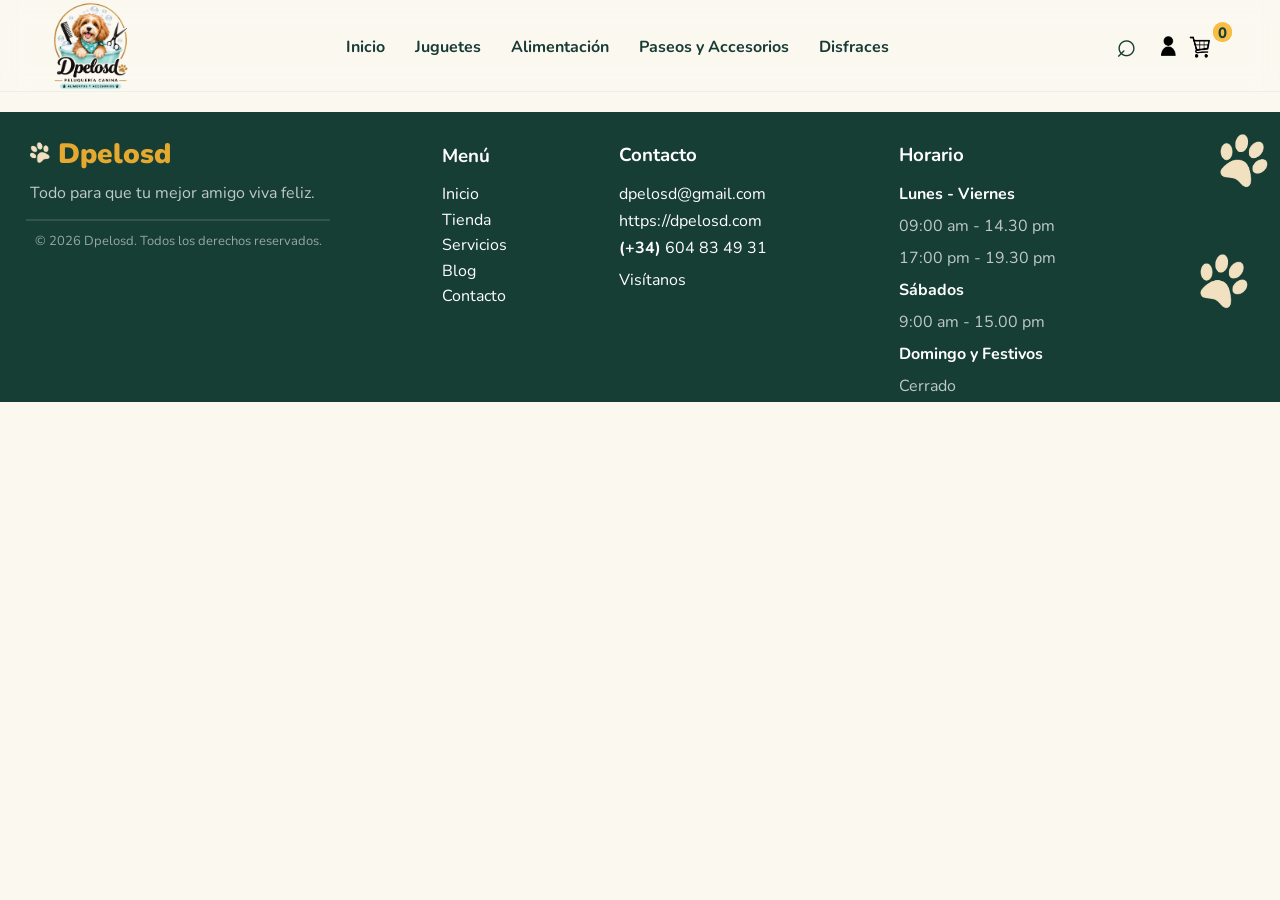
==== commit e88153b3: "Nuevos cambios" ====
--- a/tienda.html
+++ b/tienda.html
@@ -46,7 +46,7 @@
         </div>
     </header>
 
-    <!-- PROMO -->
+    <!-- PROMO 
 
     <div class="promo-bar">
         <div class="promo-text" id="promoText">
@@ -65,7 +65,7 @@
         </div>
     </div>
 
-    <!-- BANNER-->
+    <!-- BANNER
     <section class="hero">
         <div class="hero-image"></div>
         <div class="hero-overlay"></div>
@@ -96,7 +96,7 @@
         </div>
     </section>
 
-    <!-- BENEFICIOS -->
+    <!-- BENEFICIOS
     <section class="benefits" id="nosotros" style="margin-bottom: 30px;">
         <div class="container benefits-grid">
 
@@ -137,7 +137,7 @@
         </div>
     </section>
 
-    <!-- PORTADA -->
+    <!-- PORTADA 
     <div class="portada"
         style="display: flex; margin-left: 60px; background: var(--yellow); width: 90%; border-radius: 20px;">
 
@@ -159,7 +159,7 @@
         </div>
     </div>
 
-    <!-- TIENDA -->
+    <!-- TIENDA 
 
     <section>
         <h1 style="color: #e6ad36; text-align: center; margin-top: 20px;"> Pequeños caprichos para grandes compañeros.
@@ -168,9 +168,9 @@
             merece. </p>
     </section>
 
-    <!-- FILTRADO TIENDA -->
-
-    <section class="shop-page">
+    <!-- FILTRADO TIENDA 
+
+    <section class="shop-page" id="products">
 
         <nav class="breadcrumb" aria-label="Ruta de navegación">
             <a href="/">Inicio</a>
@@ -186,7 +186,7 @@
             Todo lo que necesitas, en un solo lugar.
         </p>
 
-        <!-- CATEGORÍAS -->
+        <!-- CATEGORÍAS 
 
         <nav class="shop-categories" aria-label="Categorías de la tienda">
 
@@ -213,7 +213,7 @@
         </nav>
 
 
-        <!-- BARRA DE HERRAMIENTAS -->
+        <!-- BARRA DE HERRAMIENTAS 
         <div class="shop-toolbar">
 
             <div class="toolbar-left">
@@ -245,10 +245,10 @@
 
         </div>
 
-        <!-- FONDO DEL PANEL -->
+        <!-- FONDO DEL PANEL 
         <div class="filter-overlay" id="filterOverlay"></div>
 
-        <!-- FILTROS -->
+        <!-- FILTROS 
         <aside class="filter-panel" id="filterPanel" aria-label="Filtros de productos" aria-hidden="true" inert>
 
             <div class="filter-panel-header">
@@ -323,11 +323,11 @@
 
         </aside>
 
-        <!-- CATÁLOGO -->
+        <!-- CATÁLOGO 
         <section class="product-section" aria-label="Catálogo de productos">
 
             <div class="product-grid" id="productGrid">
-                <!-- JavaScript genera las tarjetas aquí -->
+                <!-- JavaScript genera las tarjetas aquí 
             </div>
 
             <div class="empty-products" id="emptyProducts" hidden>
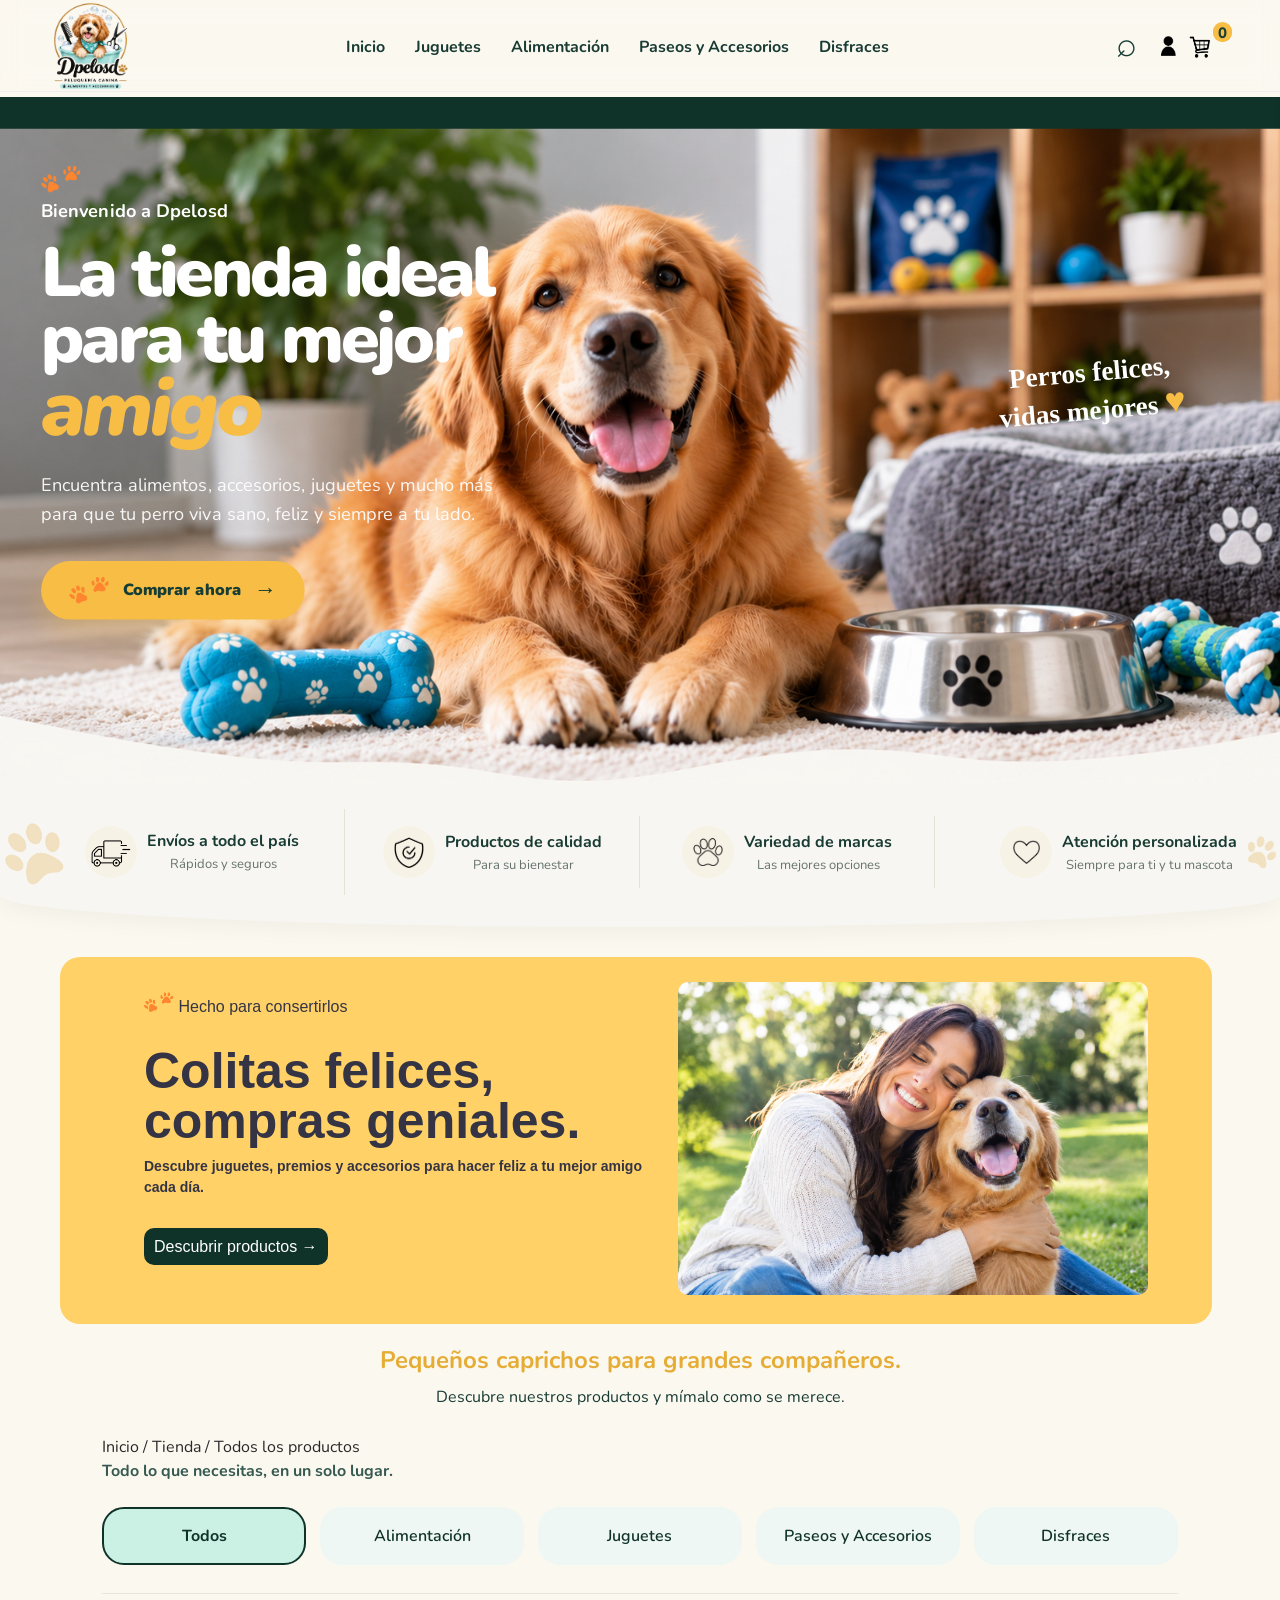
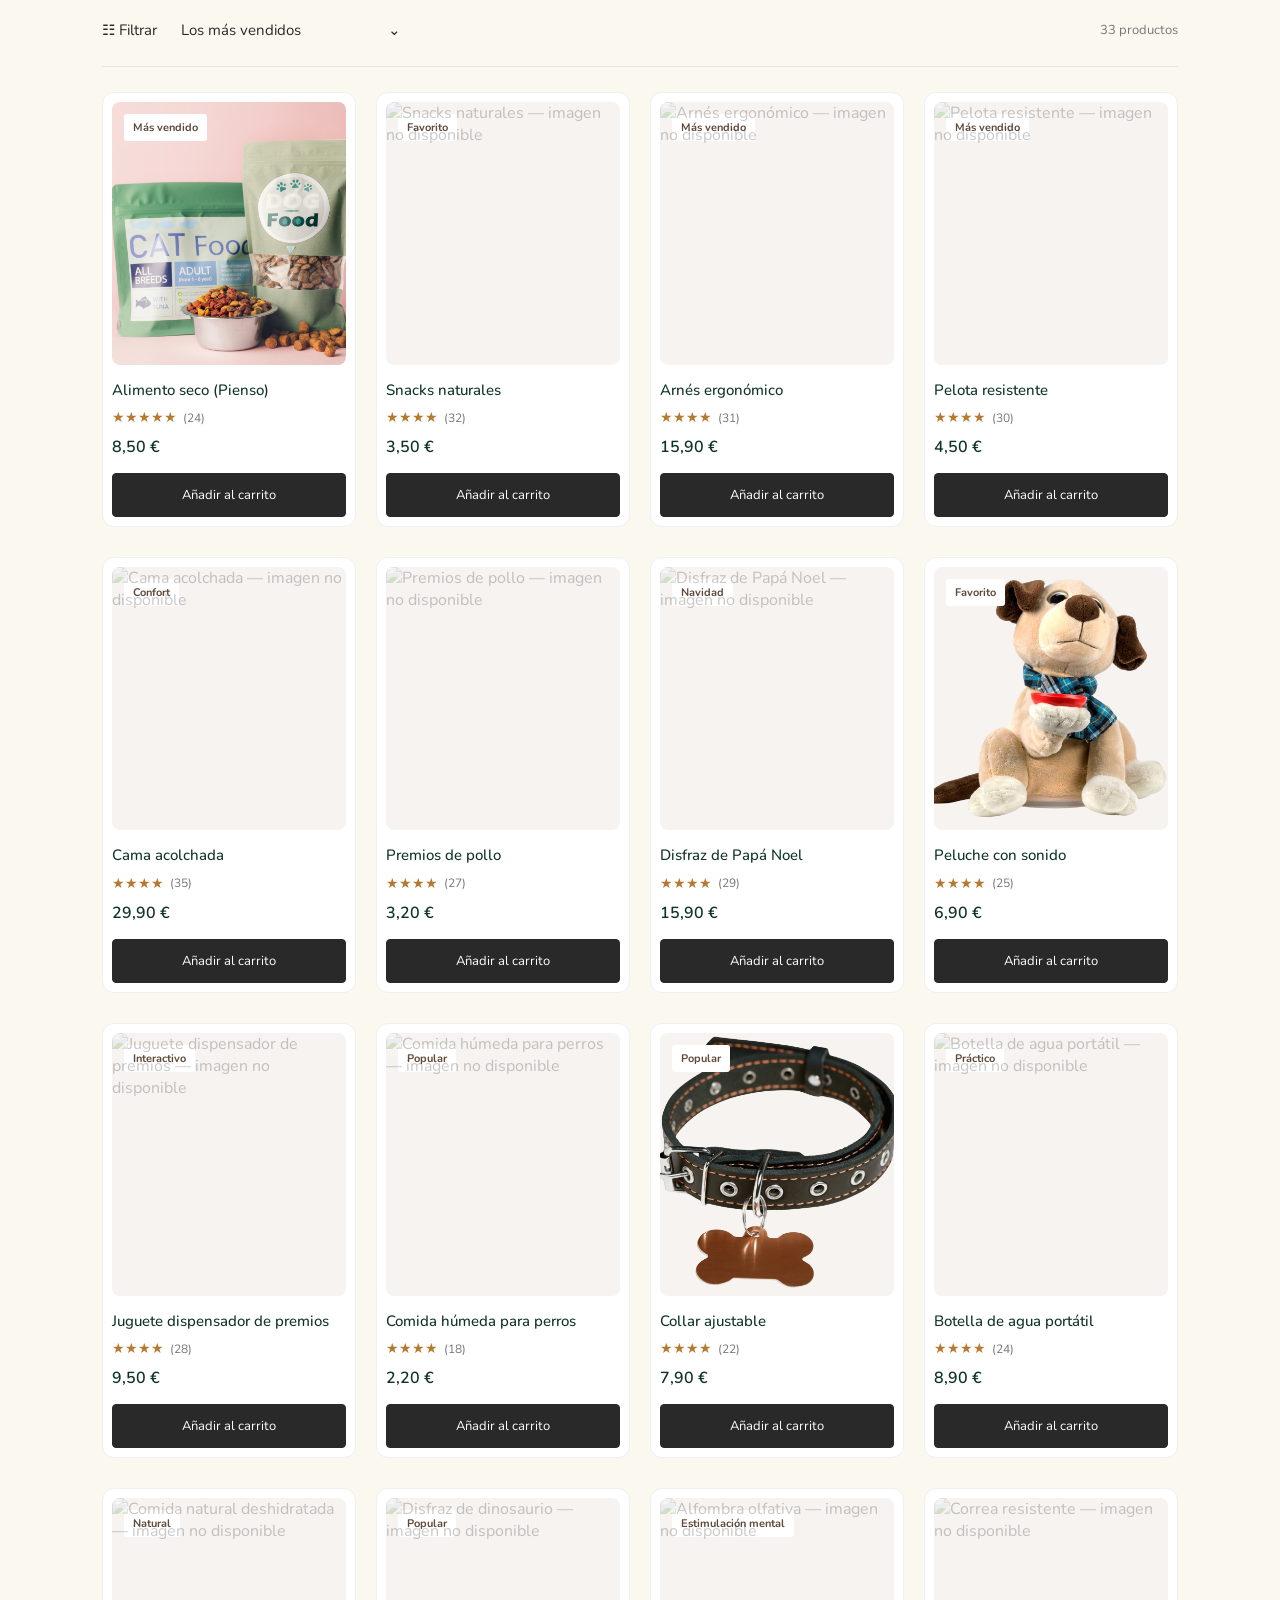
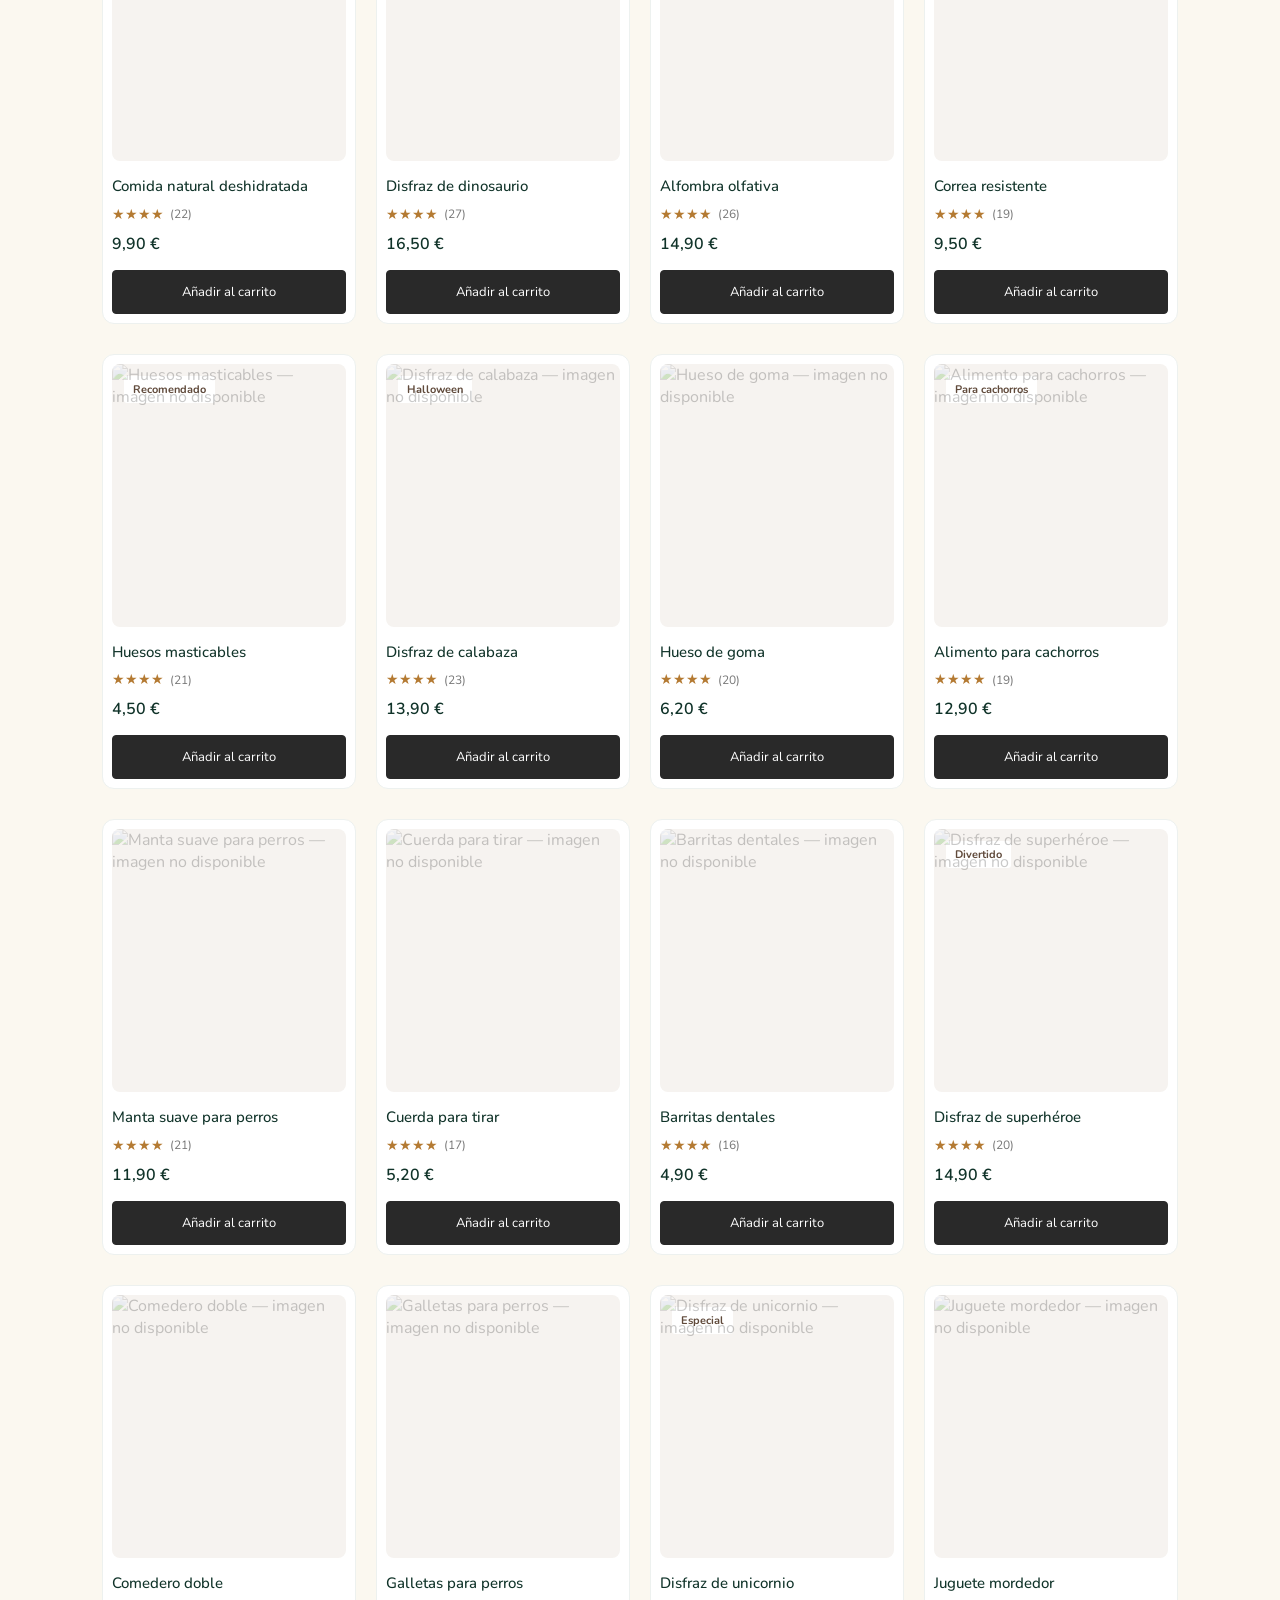
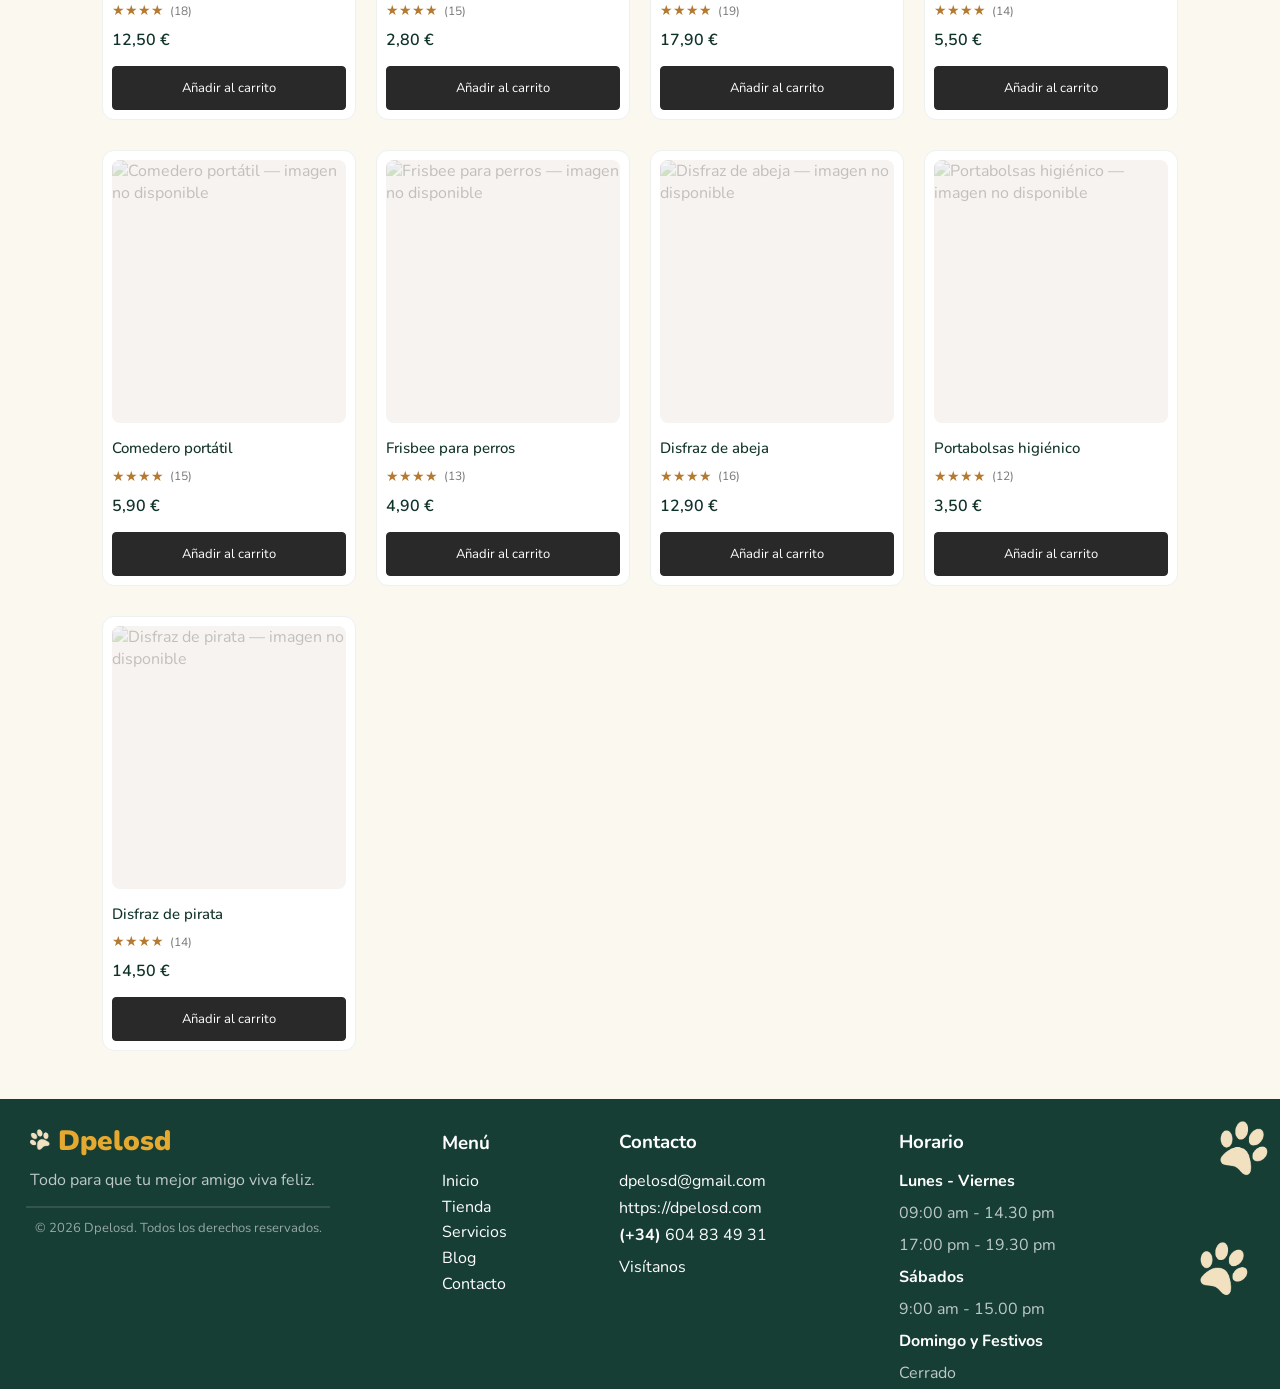
==== commit 6b642f97: "Nuevos cambios" ====
--- a/tienda.html
+++ b/tienda.html
@@ -46,7 +46,7 @@
         </div>
     </header>
 
-    <!-- PROMO 
+    <!-- PROMO-->
 
     <div class="promo-bar">
         <div class="promo-text" id="promoText">
@@ -65,7 +65,7 @@
         </div>
     </div>
 
-    <!-- BANNER
+    <!-- BANNER-->
     <section class="hero">
         <div class="hero-image"></div>
         <div class="hero-overlay"></div>
@@ -96,7 +96,7 @@
         </div>
     </section>
 
-    <!-- BENEFICIOS
+    <!-- BENEFICIOS -->
     <section class="benefits" id="nosotros" style="margin-bottom: 30px;">
         <div class="container benefits-grid">
 
@@ -137,7 +137,7 @@
         </div>
     </section>
 
-    <!-- PORTADA 
+    <!-- PORTADA -->
     <div class="portada"
         style="display: flex; margin-left: 60px; background: var(--yellow); width: 90%; border-radius: 20px;">
 
@@ -159,7 +159,7 @@
         </div>
     </div>
 
-    <!-- TIENDA 
+    <!-- TIENDA -->
 
     <section>
         <h1 style="color: #e6ad36; text-align: center; margin-top: 20px;"> Pequeños caprichos para grandes compañeros.
@@ -168,9 +168,9 @@
             merece. </p>
     </section>
 
-    <!-- FILTRADO TIENDA 
-
-    <section class="shop-page" id="products">
+    <!-- FILTRADO TIENDA -->
+
+    <section class="shop-page">
 
         <nav class="breadcrumb" aria-label="Ruta de navegación">
             <a href="/">Inicio</a>
@@ -186,7 +186,7 @@
             Todo lo que necesitas, en un solo lugar.
         </p>
 
-        <!-- CATEGORÍAS 
+        <!-- CATEGORÍAS -->
 
         <nav class="shop-categories" aria-label="Categorías de la tienda">
 
@@ -213,7 +213,7 @@
         </nav>
 
 
-        <!-- BARRA DE HERRAMIENTAS 
+        <!-- BARRA DE HERRAMIENTAS -->
         <div class="shop-toolbar">
 
             <div class="toolbar-left">
@@ -245,10 +245,10 @@
 
         </div>
 
-        <!-- FONDO DEL PANEL 
+        <!-- FONDO DEL PANEL -->
         <div class="filter-overlay" id="filterOverlay"></div>
 
-        <!-- FILTROS 
+        <!-- FILTROS -->
         <aside class="filter-panel" id="filterPanel" aria-label="Filtros de productos" aria-hidden="true" inert>
 
             <div class="filter-panel-header">
@@ -323,11 +323,11 @@
 
         </aside>
 
-        <!-- CATÁLOGO 
+        <!-- CATÁLOGO -->
         <section class="product-section" aria-label="Catálogo de productos">
 
             <div class="product-grid" id="productGrid">
-                <!-- JavaScript genera las tarjetas aquí 
+                <!-- JavaScript genera las tarjetas aquí -->
             </div>
 
             <div class="empty-products" id="emptyProducts" hidden>
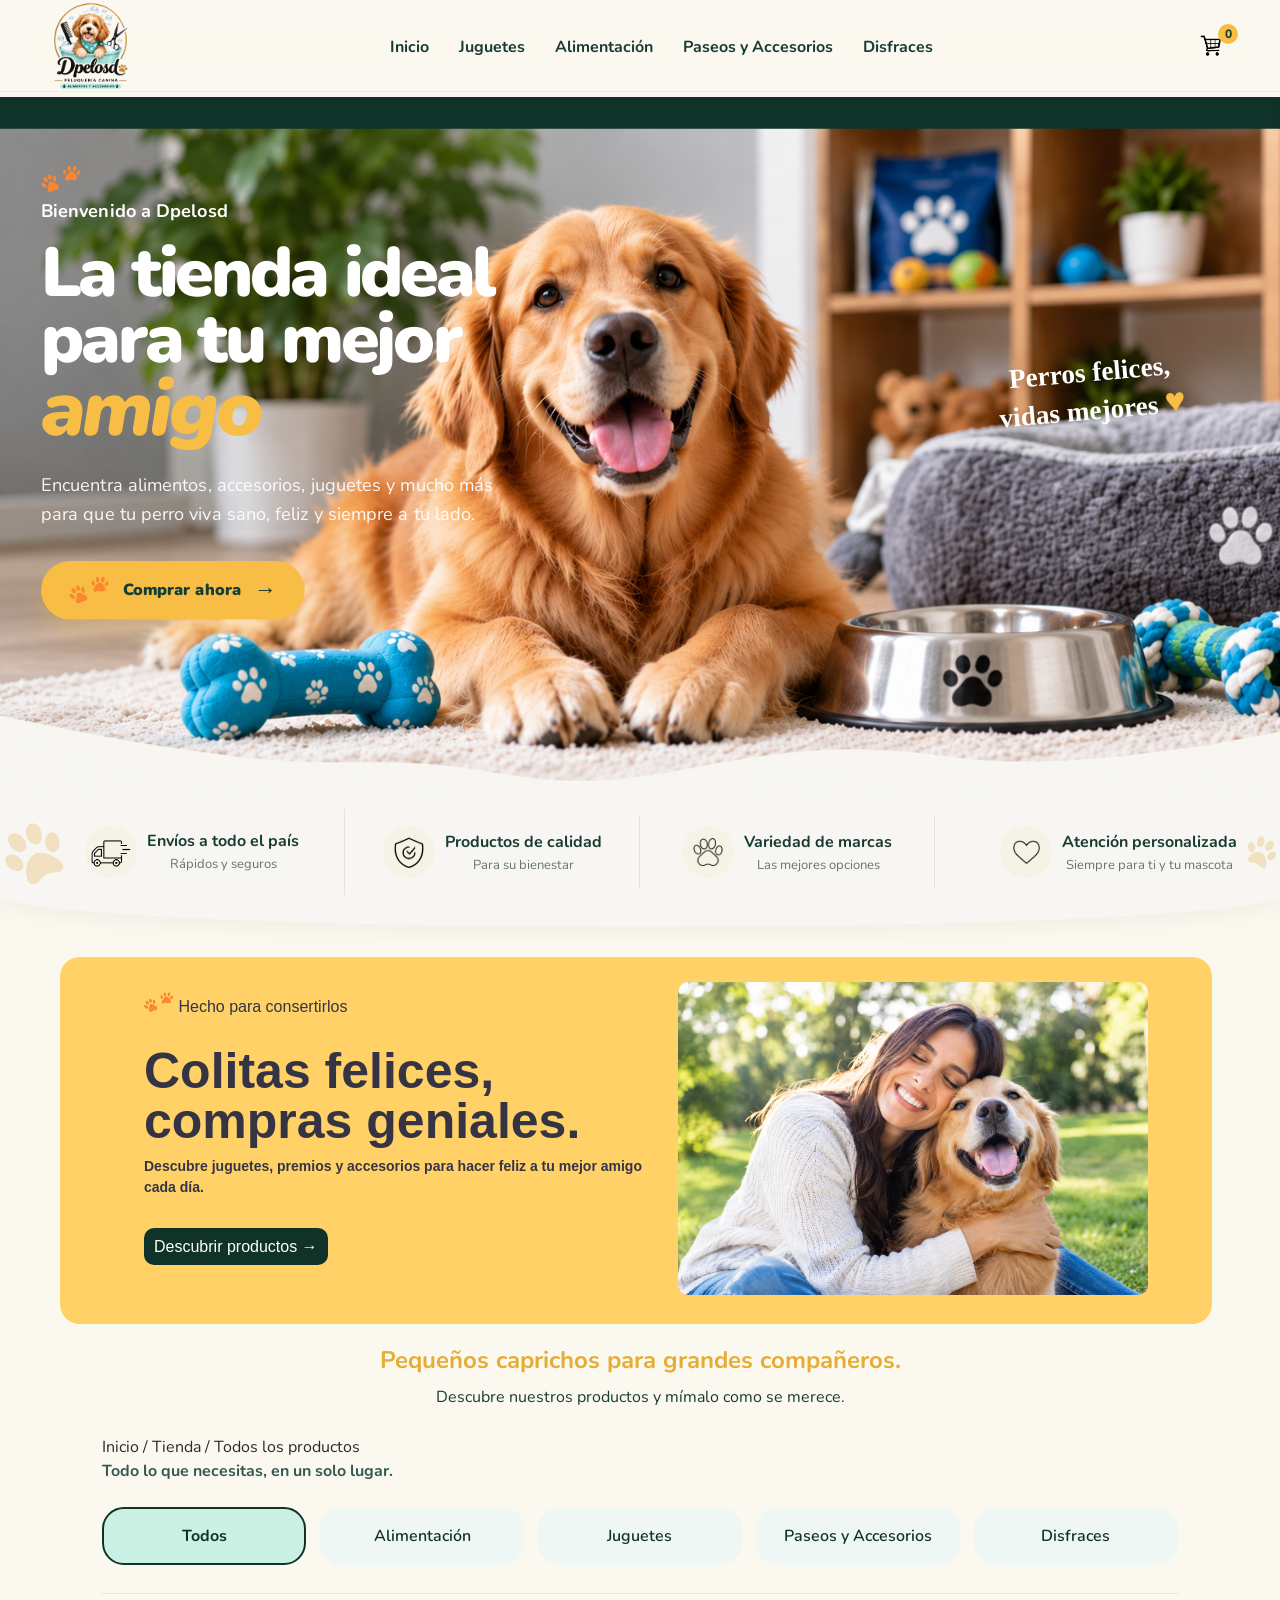
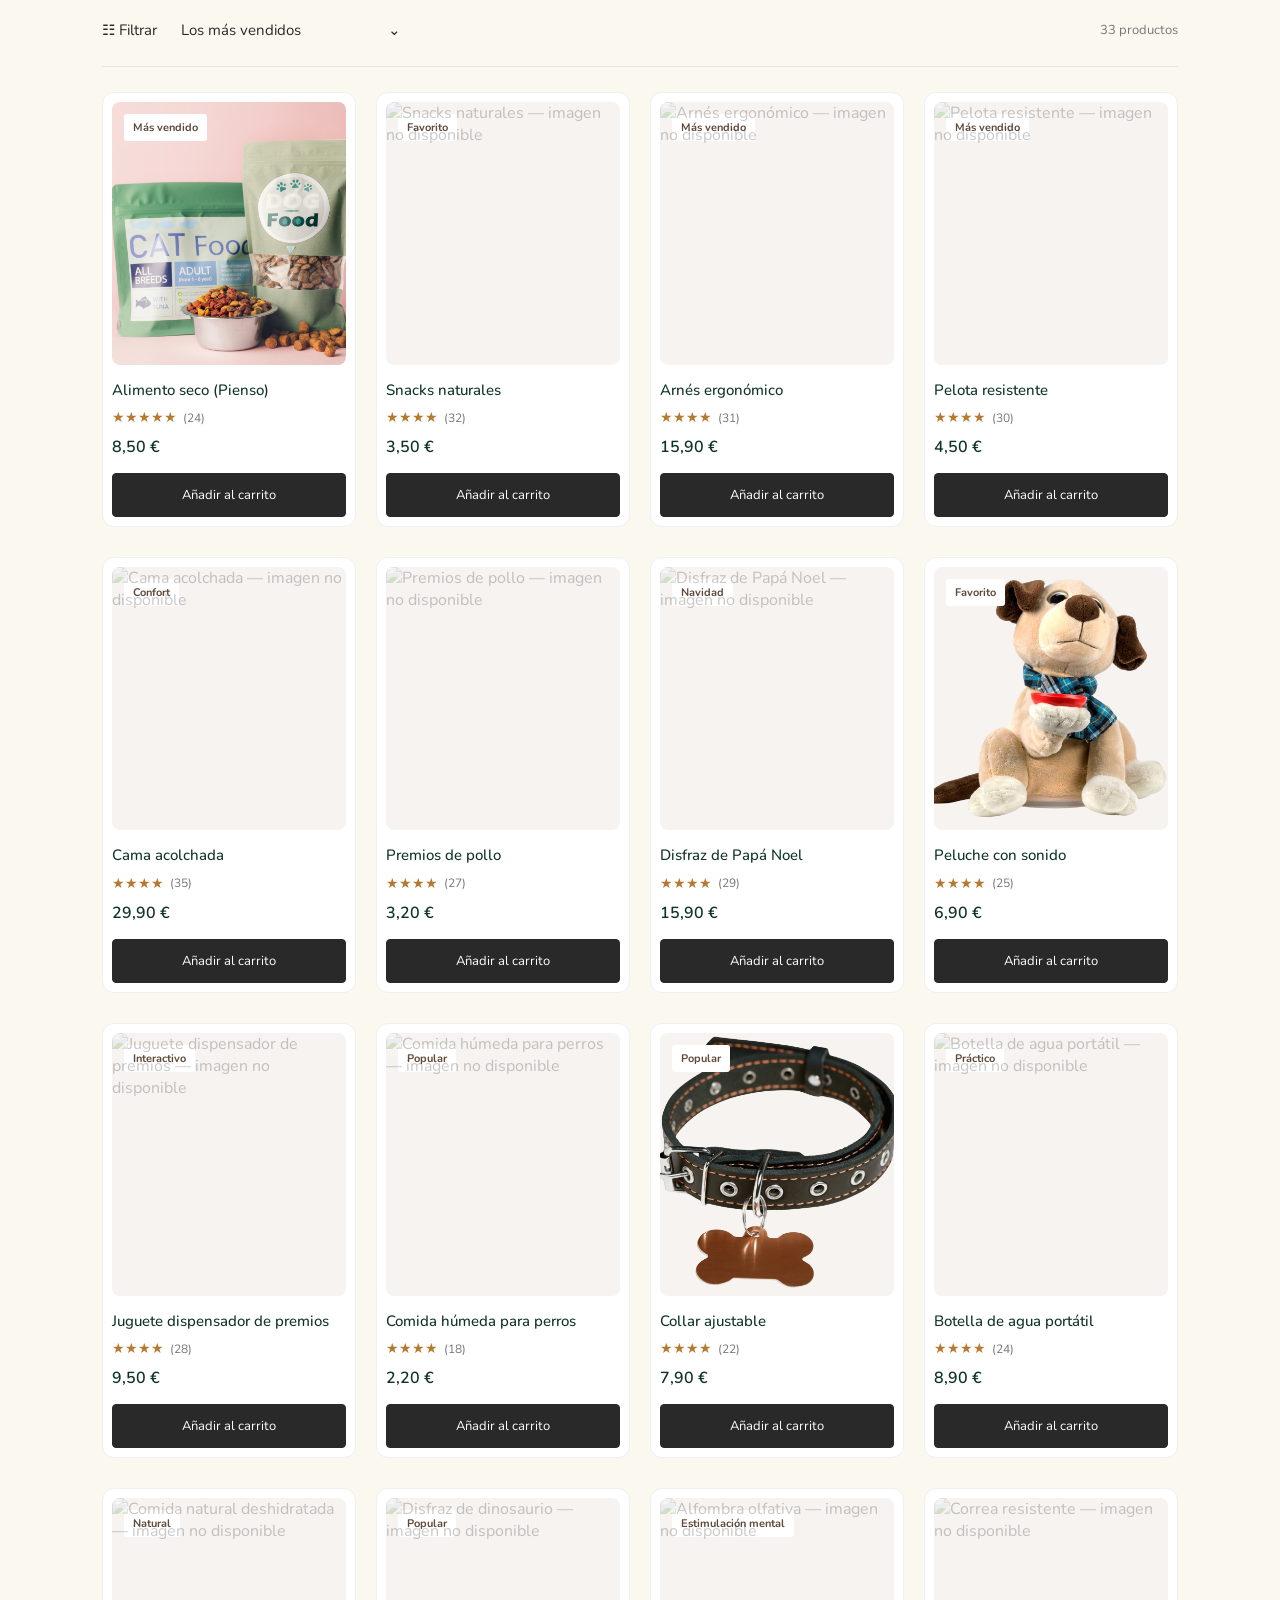
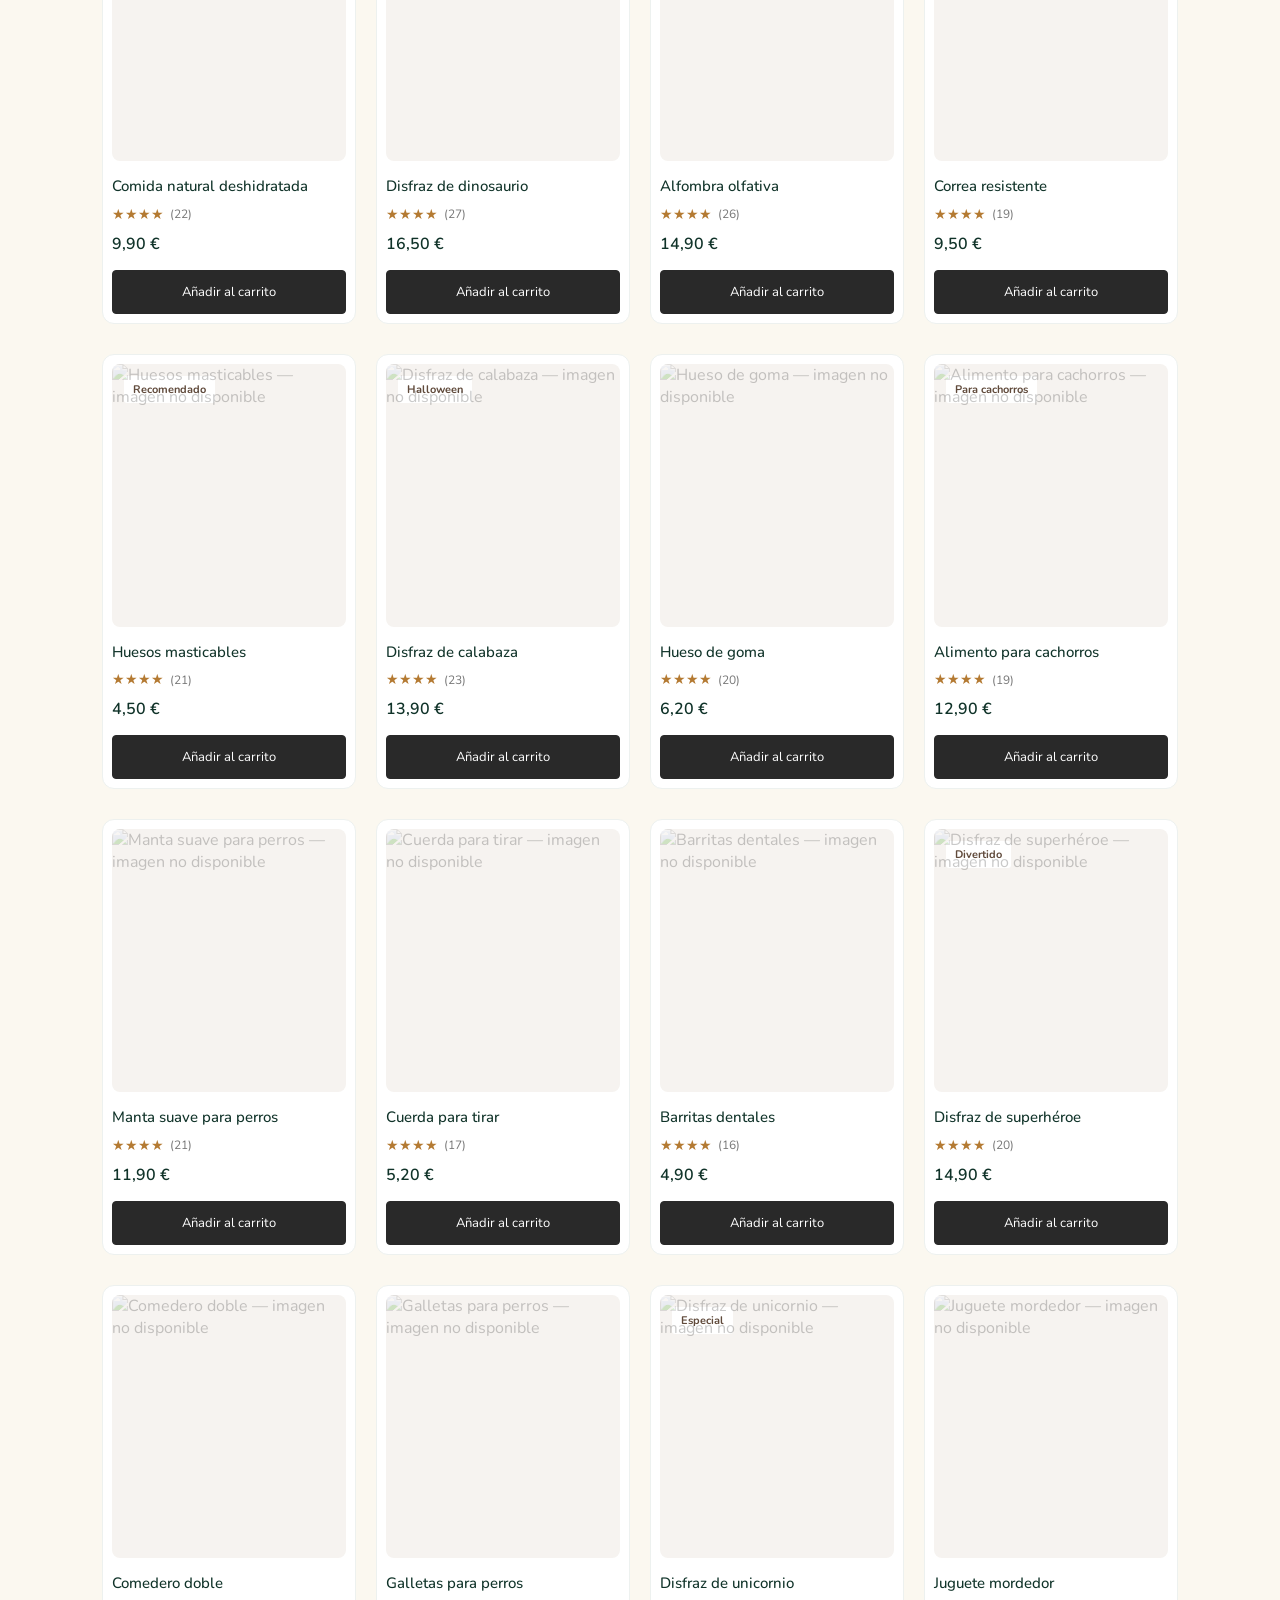
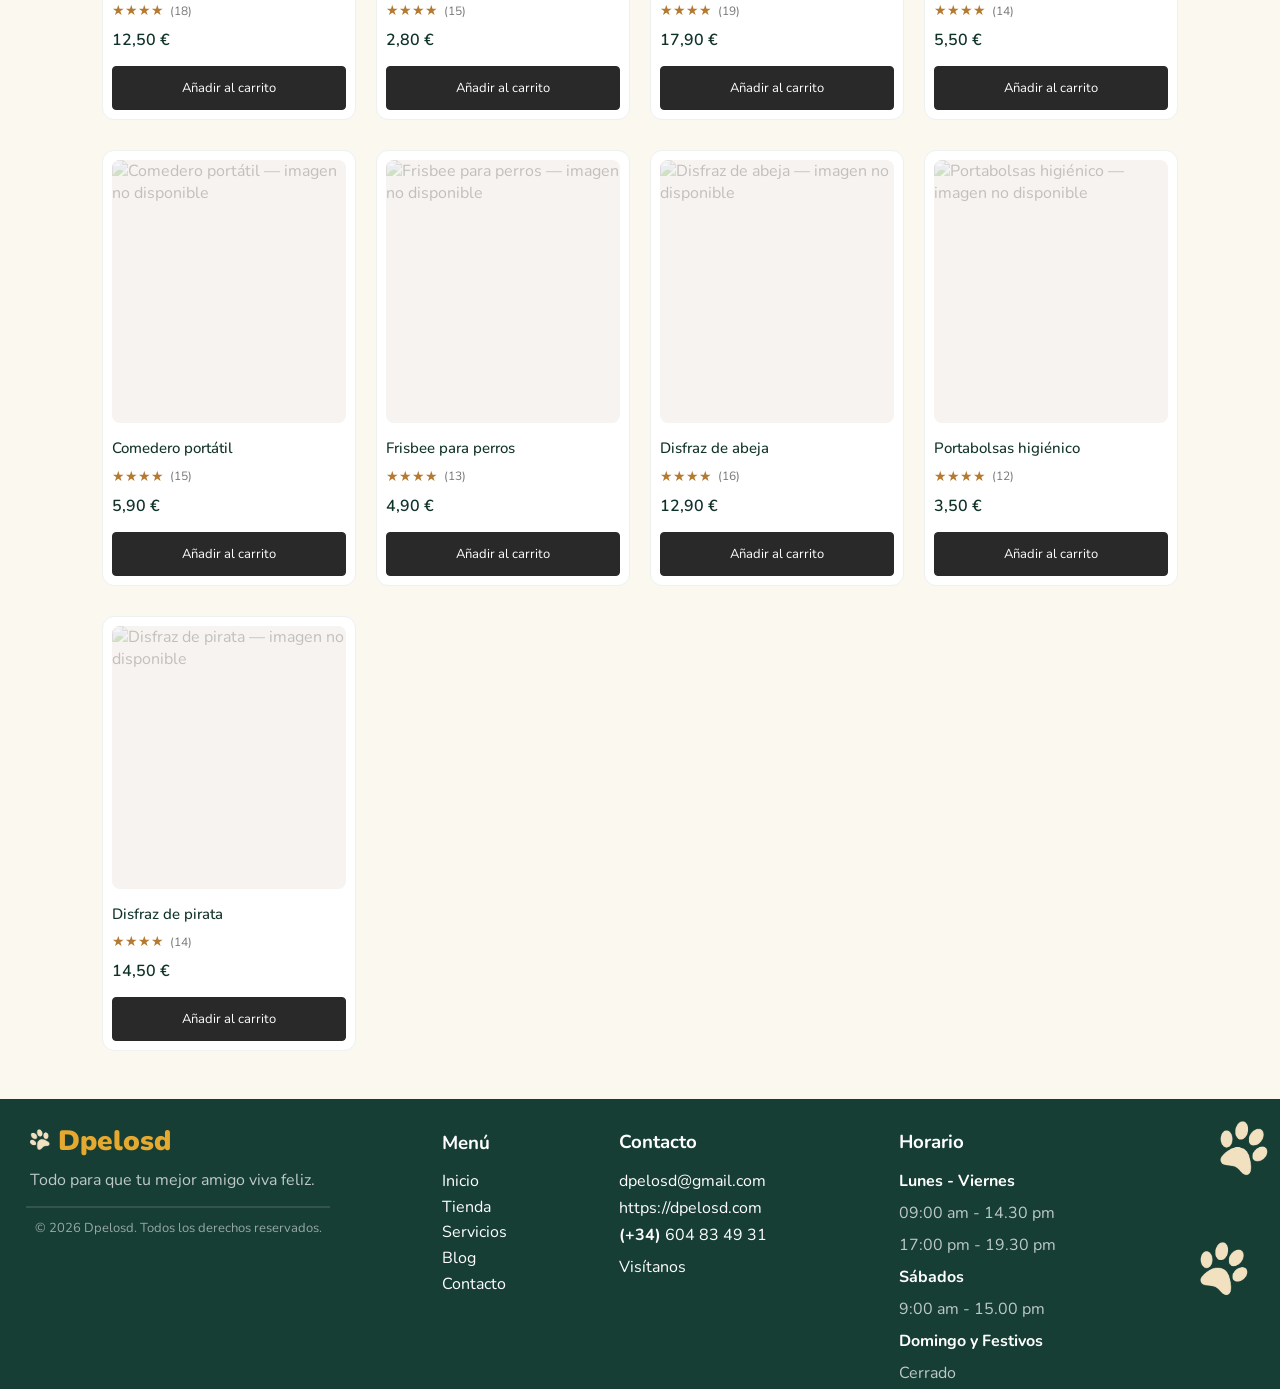
==== commit a4bc5314: "Nuevos cambios" ====
--- a/tienda.html
+++ b/tienda.html
@@ -34,17 +34,90 @@
                 <a href="tienda.html?categoria=disfraces">Disfraces</a>
             </nav>
 
-            <div class="nav-actions">
-                <button class="icon-btn" id="searchBtn" aria-label="Buscar">⌕</button>
-                <button class="icon-btn" aria-label="Mi cuenta"><img src="img/persona.png"
-                        style="width: 15px; margin-top: 1px;"></button>
-                <img src="img/carrito.png" style="width: 22px; height: 22px; margin-top: 15px;"> <button
-                    class="cart-btn" id="cartCount" aria-label="Carrito">
-                    <span class="cart-count" id="addCartBtn">0</span>
-                </button>
-            </div>
+            <button class="cart-icon-button" id="cartCount" type="button" aria-label="Abrir carrito"
+                aria-expanded="false" aria-controls="cartDropdown">
+                <img src="img/carrito.png" alt="" width="22">
+                <span class="cart-count" id="addCartBtn">0</span>
+            </button>
         </div>
     </header>
+
+    <div class="cart-overlay" id="cartOverlay"></div>
+
+<aside class="cart-dropdown" id="cartDropdown"
+       aria-label="Carrito de compra"
+       aria-hidden="true">
+
+        <div class="cart-header">
+            <h2>🛒 Mi carrito</h2>
+            <button id="closeCart" type="button" aria-label="Cerrar carrito">×</button>
+        </div>
+
+        <div class="cart-items" id="cartItems"></div>
+
+        
+<div class="cart-footer">
+
+    <!-- SUBTOTAL -->
+    <div class="cart-total">
+        <span>Subtotal</span>
+        <strong id="cartSubtotal">0,00 €</strong>
+    </div>
+
+    <!-- GASTOS DE ENVÍO -->
+    <div class="cart-total">
+        <span>🚚 Gastos de envío</span>
+        <strong id="cartShipping">4,99 €</strong>
+    </div>
+
+    <hr class="cart-divider">
+
+    <!-- TOTAL -->
+    <div class="cart-total cart-final-total">
+        <span>Total</span>
+        <strong id="cartTotal">0,00 €</strong>
+    </div>
+
+    <hr class="cart-divider">
+
+    <!-- MÉTODOS DE PAGO -->
+    <h3>Método de pago</h3>
+
+    <div class="cart-payment">
+
+        <label>
+            <input type="radio" name="payment"
+                   value="tarjeta" checked>
+            💳 Tarjeta bancaria
+        </label>
+
+        <label>
+            <input type="radio" name="payment"
+                   value="paypal">
+            PayPal
+        </label>
+
+        <label>
+            <input type="radio" name="payment"
+                   value="transferencia">
+            🏦 Transferencia bancaria
+        </label>
+
+    </div>
+
+    <!-- FINALIZAR COMPRA -->
+    <button class="checkout-btn" id="checkoutBtn"
+            type="button">
+        Finalizar compra
+    </button>
+
+</div>
+
+    </aside>
+
+
+
+
 
     <!-- PROMO-->
 
--- a/tienda.css
+++ b/tienda.css
@@ -47,6 +47,280 @@
     width: min(1180px, calc(100% - 48px));
     margin: 0 auto;
 }
+
+
+/* ICONO DEL CARRITO */
+.cart-icon-button {
+    position: relative;
+    display: flex;
+    align-items: center;
+    justify-content: center;
+    padding: 8px;
+    border: 0;
+    background: transparent;
+    cursor: pointer;
+}
+
+.cart-icon-button .cart-count {
+    position: absolute;
+    top: -3px;
+    right: -8px;
+    left: auto;
+    min-width: 20px;
+    height: 20px;
+    background: var(--yellow);
+    color: var(--green);
+    border-radius: 50%;
+    display: grid;
+    place-items: center;
+    font-size: 12px;
+    font-weight: 800;
+}
+
+/* FONDO OSCURO */
+.cart-overlay {
+    position: fixed;
+    inset: 0;
+    background: rgba(0, 0, 0, .35);
+    z-index: 199;
+}
+
+
+/* PANEL DESPLEGABLE */
+/* CARRITO CON ANIMACIÓN LATERAL */
+.cart-dropdown {
+    position: fixed;
+    top: 75px;
+    right: 20px;
+
+    width: min(420px, calc(100vw - 30px));
+    max-height: calc(100dvh - 90px);
+    overflow-y: auto;
+
+    background: #fff;
+    border-radius: 20px;
+    box-shadow: 0 15px 45px #10332930;
+    z-index: 200;
+    color: var(--green);
+
+    /* Estado inicial: fuera de la pantalla */
+    transform: translateX(calc(100% + 40px));
+    opacity: 0;
+    visibility: hidden;
+    pointer-events: none;
+
+    /* Animación */
+    transition:
+        transform 0.4s ease,
+        opacity 0.4s ease,
+        visibility 0.4s;
+}
+
+/* CARRITO ABIERTO */
+.cart-dropdown.is-open {
+    transform: translateX(0);
+    opacity: 1;
+    visibility: visible;
+    pointer-events: auto;
+}
+
+/* ANIMACIÓN DEL FONDO OSCURO */
+.cart-overlay {
+    position: fixed;
+    inset: 0;
+    background: rgba(0, 0, 0, 0.35);
+    z-index: 199;
+
+    opacity: 0;
+    visibility: hidden;
+    pointer-events: none;
+
+    transition:
+        opacity 0.4s ease,
+        visibility 0.4s;
+}
+
+.cart-overlay.is-visible {
+    opacity: 1;
+    visibility: visible;
+    pointer-events: auto;
+}
+
+/* ADAPTACIÓN A MÓVILES */
+@media (max-width: 600px) {
+    .cart-dropdown {
+        top: 10px;
+        right: 10px;
+        max-height: calc(100dvh - 20px);
+    }
+}
+
+
+
+/* CABECERA */
+.cart-header {
+    display: flex;
+    align-items: center;
+    justify-content: space-between;
+    padding: 20px;
+    background: #d8f1e9;
+}
+
+.cart-header h2 {
+    font-size: 22px;
+}
+
+.cart-header button {
+    border: none;
+    background: transparent;
+    font-size: 30px;
+    cursor: pointer;
+    color: var(--green);
+}
+
+/* PRODUCTOS */
+.cart-items {
+    padding: 16px;
+    max-height: 310px;
+    overflow-y: auto;
+}
+
+.cart-item {
+    display: flex;
+    align-items: center;
+    gap: 12px;
+    padding: 12px 0;
+    border-bottom: 1px solid #eee;
+}
+
+.cart-item img {
+    width: 72px;
+    height: 72px;
+    object-fit: cover;
+    border-radius: 12px;
+}
+
+.cart-item-info {
+    flex: 1;
+    min-width: 0;
+}
+
+.cart-item-info h4 {
+    font-size: 14px;
+    margin-bottom: 5px;
+}
+
+.cart-item-info p {
+    font-weight: 800;
+    margin-bottom: 8px;
+}
+
+.cart-quantity {
+    display: flex;
+    align-items: center;
+    gap: 12px;
+}
+
+.cart-quantity button {
+    width: 27px;
+    height: 27px;
+    border: 1px solid #ddd;
+    border-radius: 8px;
+    background: #f1f8f5;
+    cursor: pointer;
+}
+
+.cart-remove {
+    border: none;
+    background: transparent;
+    color: #c0392b;
+    font-size: 19px;
+    cursor: pointer;
+}
+
+.cart-empty {
+    padding: 35px 10px;
+    text-align: center;
+    color: #66736f;
+}
+
+/* RESUMEN Y PAGO */
+.cart-footer {
+    padding: 20px;
+    border-top: 1px solid #eee;
+}
+
+.cart-total {
+    display: flex;
+    justify-content: space-between;
+    margin: 12px 0;
+    font-size: 17px;
+}
+
+.cart-shipping {
+    color: #66736f;
+    font-size: 12px;
+    margin-bottom: 16px;
+}
+
+.cart-footer h3 {
+    font-size: 15px;
+    margin-bottom: 12px;
+}
+
+.cart-payment {
+    display: grid;
+    gap: 10px;
+    margin-bottom: 20px;
+}
+
+.cart-payment label {
+    display: flex;
+    align-items: center;
+    gap: 10px;
+    padding: 12px;
+    border: 1px solid #dce8e3;
+    border-radius: 10px;
+    cursor: pointer;
+}
+
+.cart-payment input {
+    accent-color: var(--green);
+}
+
+.checkout-btn {
+    width: 100%;
+    padding: 15px;
+    border: none;
+    border-radius: 25px;
+    background: var(--green);
+    color: white;
+    font-weight: 800;
+    cursor: pointer;
+}
+
+.checkout-btn:hover {
+    background: var(--green-light);
+}
+
+.checkout-btn:disabled {
+    opacity: .5;
+    cursor: not-allowed;
+}
+
+@media (max-width: 600px) {
+    .cart-dropdown {
+        top: 10px;
+        right: 10px;
+        max-height: calc(100dvh - 20px);
+    }
+}
+
+
+
+
+
+
 
 /* HEADER */
 
@@ -721,6 +995,65 @@
     background: var(--green);
 }
 
+/* SEPARADOR */
+.cart-divider {
+    border: none;
+    border-top: 1px solid #e7e2d8;
+    margin: 18px 0;
+}
+
+/* TOTAL FINAL */
+.cart-final-total {
+    font-size: 20px;
+    font-weight: 800;
+    color: #103329;
+}
+
+.cart-final-total strong {
+    font-size: 23px;
+    color: #103329;
+}
+/* BOTÓN ELIMINAR PRODUCTO */
+.cart-remove {
+    display: flex;
+    align-items: center;
+    justify-content: center;
+    width: 32px;
+    height: 32px;
+    padding: 5px;
+    border: none;
+    background: transparent;
+    cursor: pointer;
+}
+
+/* IMAGEN DEL ICONO ELIMINAR */
+.cart-remove .delete-icon {
+    width: 20px;
+    height: 20px;
+    object-fit: contain;
+    transition: transform 0.2s ease;
+}
+
+/* EFECTO AL PASAR EL RATÓN */
+.cart-remove:hover .delete-icon {
+    transform: scale(1.15);
+}
+
+
+
+
+
+
+
+
+
+
+
+
+
+
+
+
 /* HERO 1*/
 
 .hero {
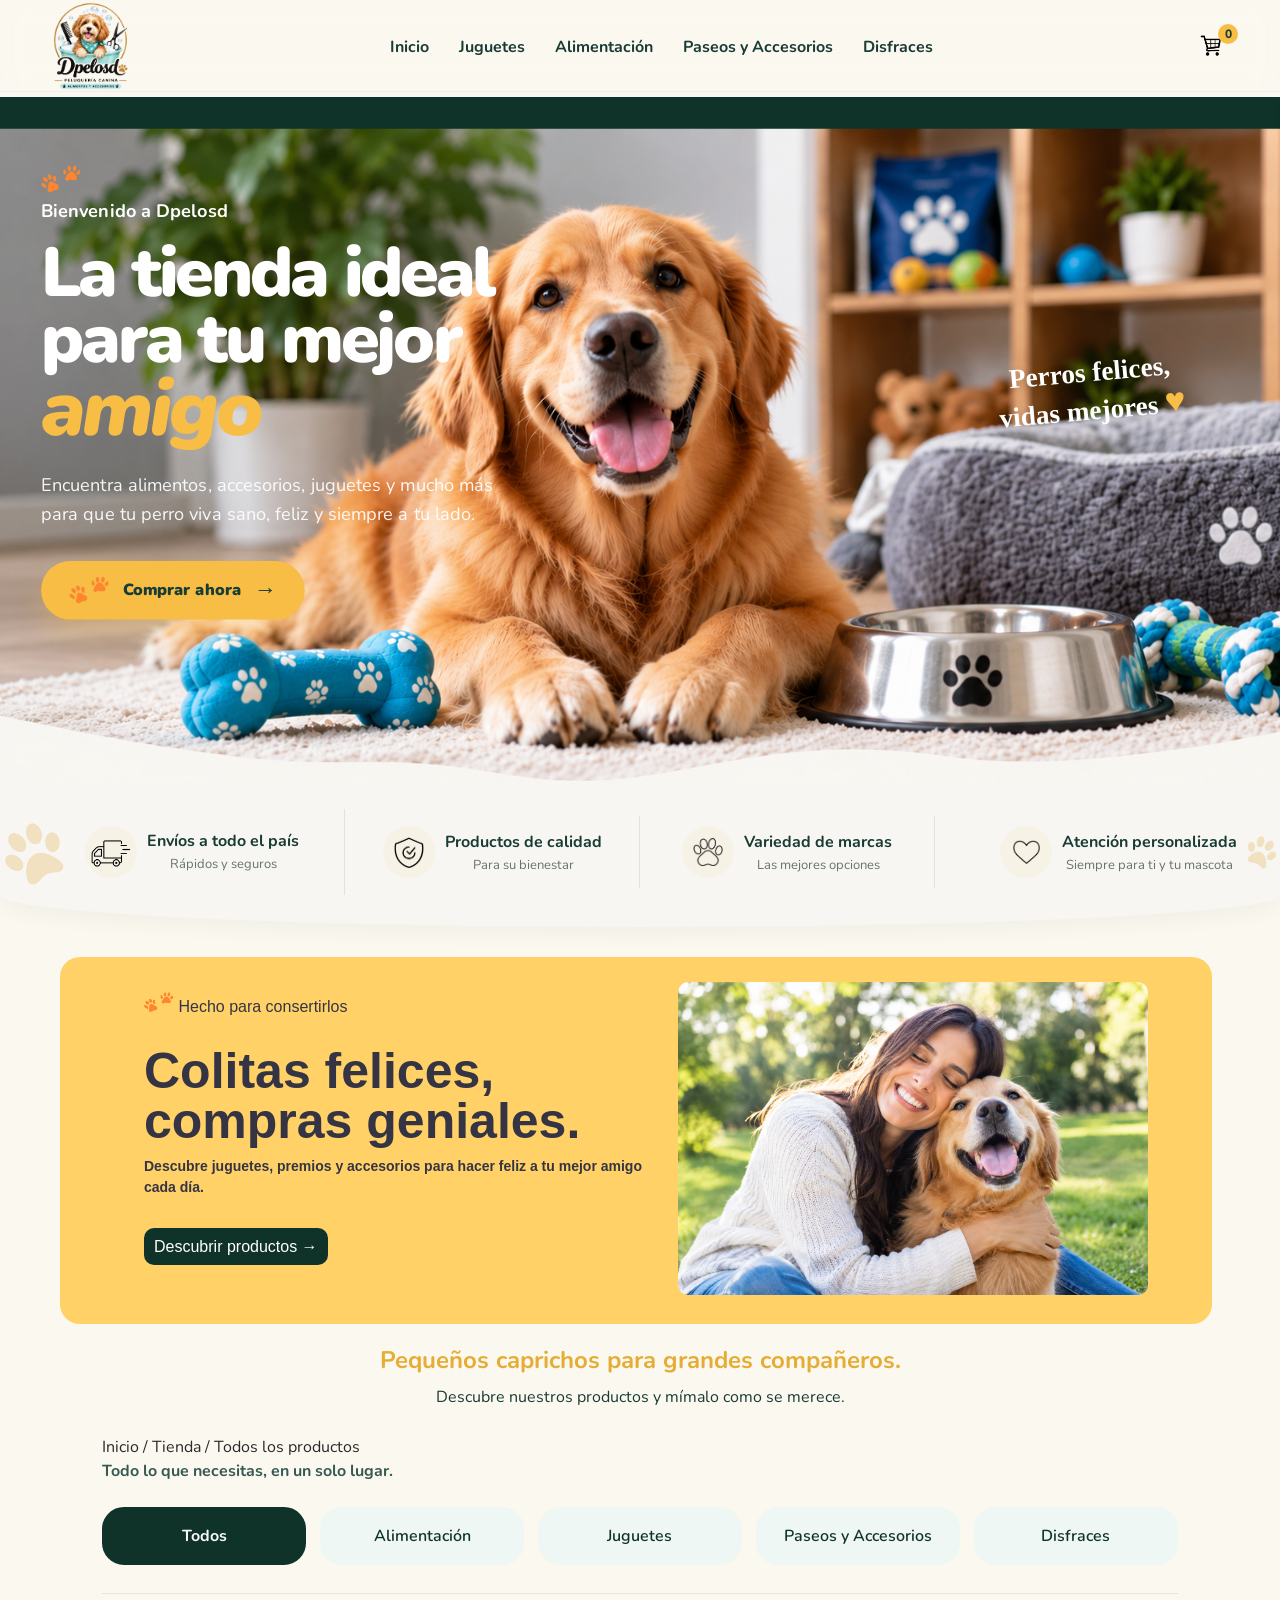
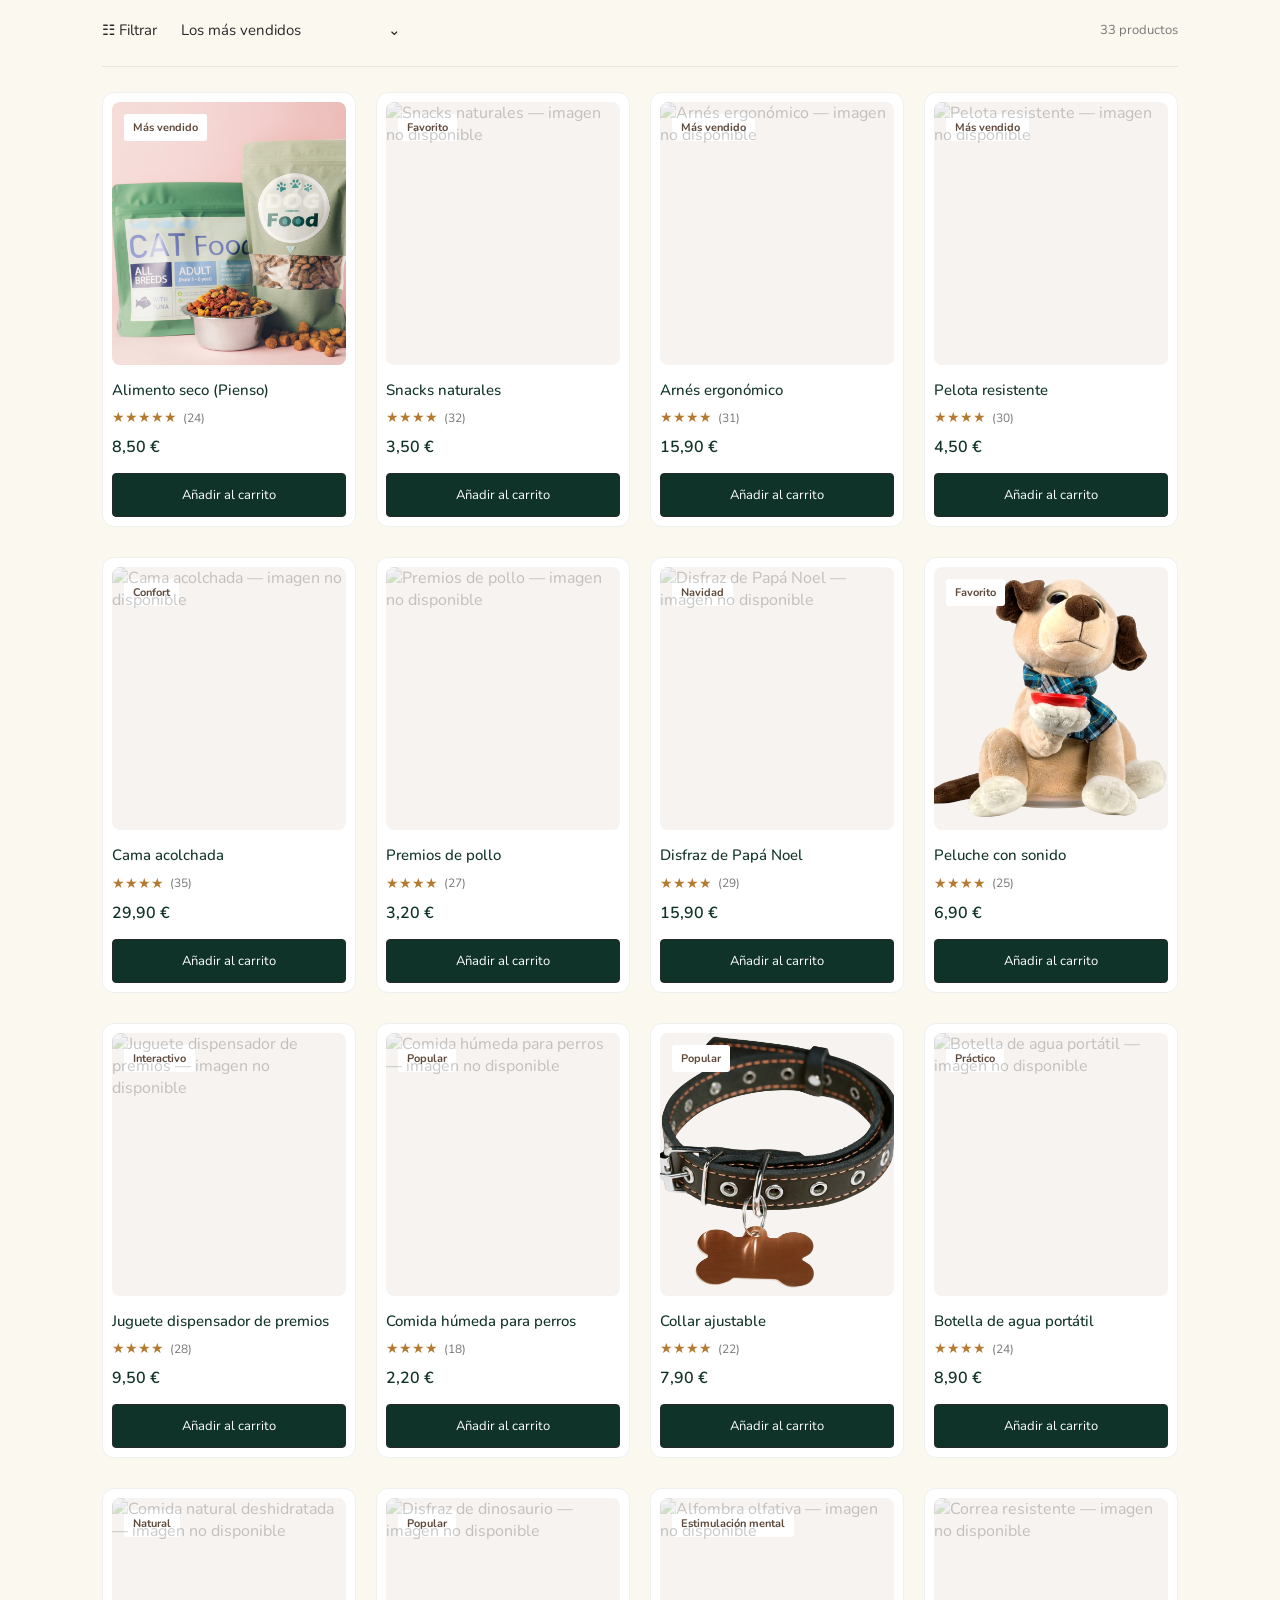
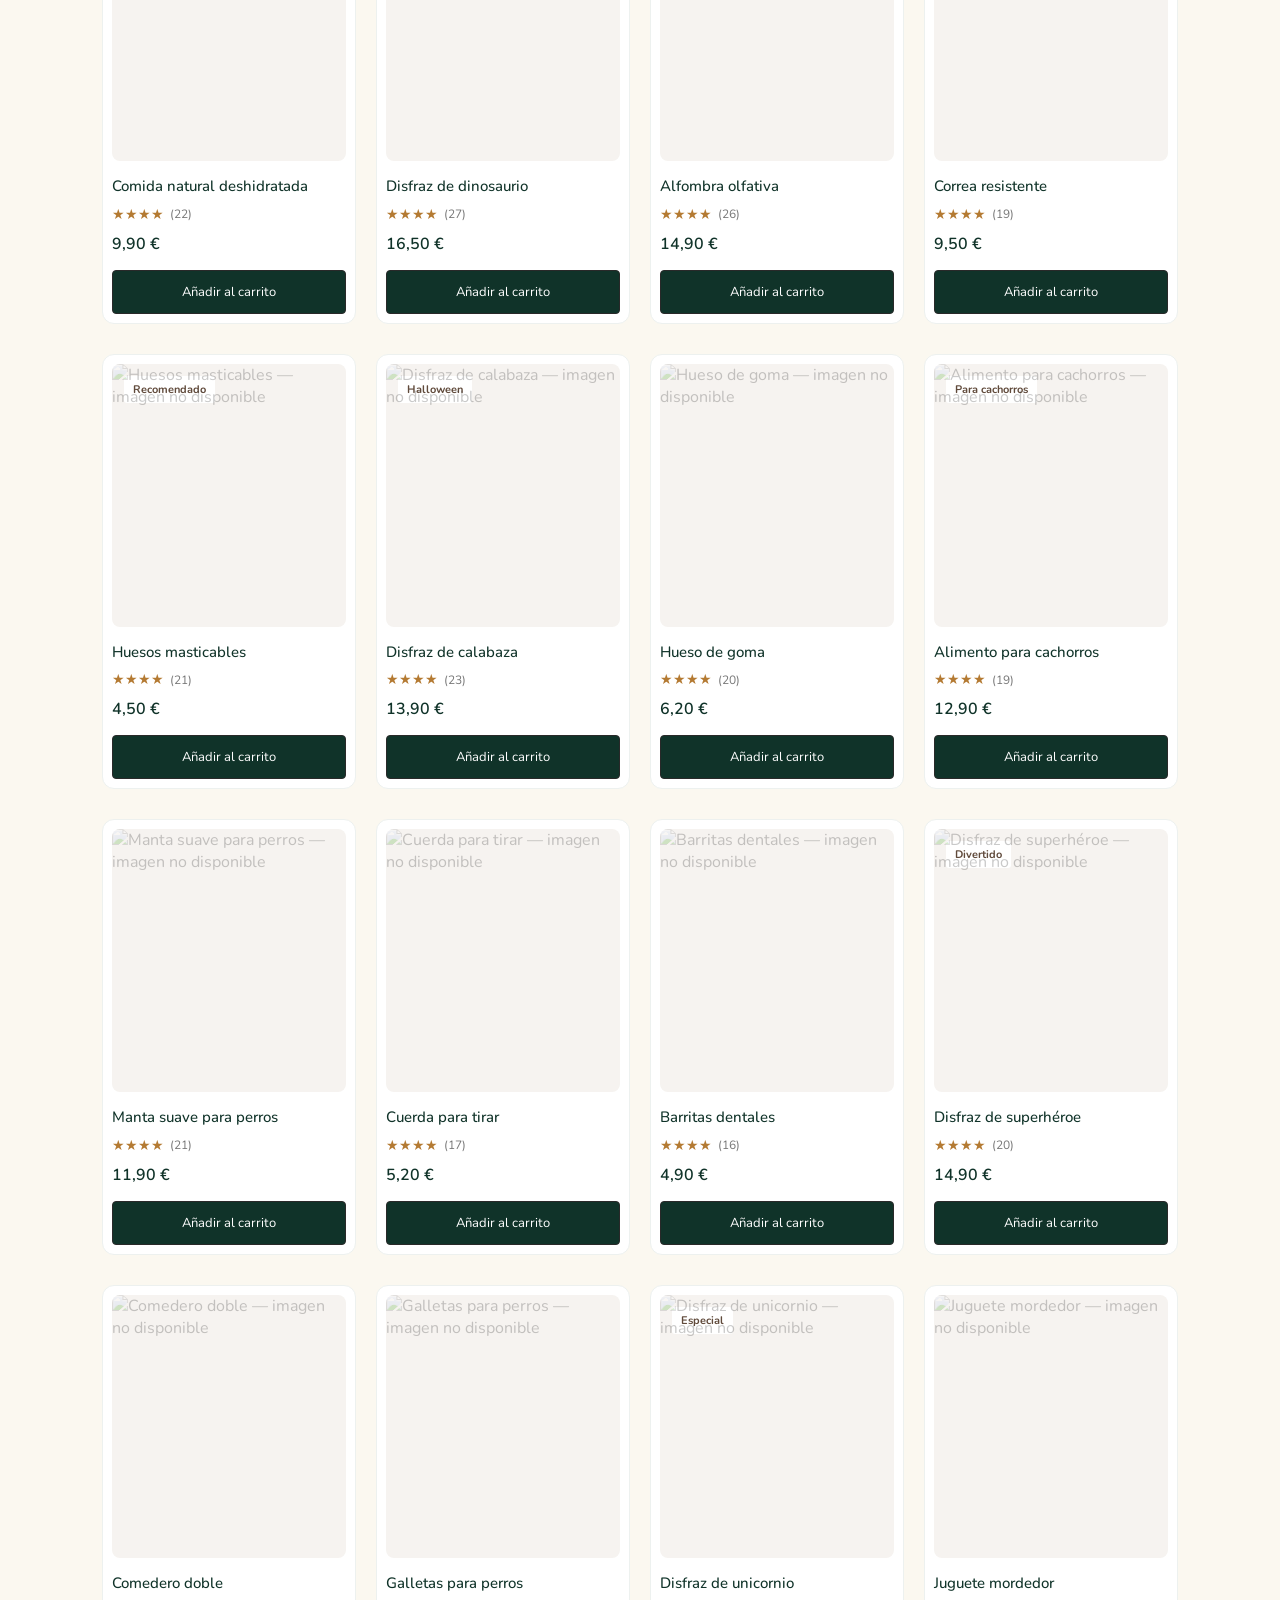
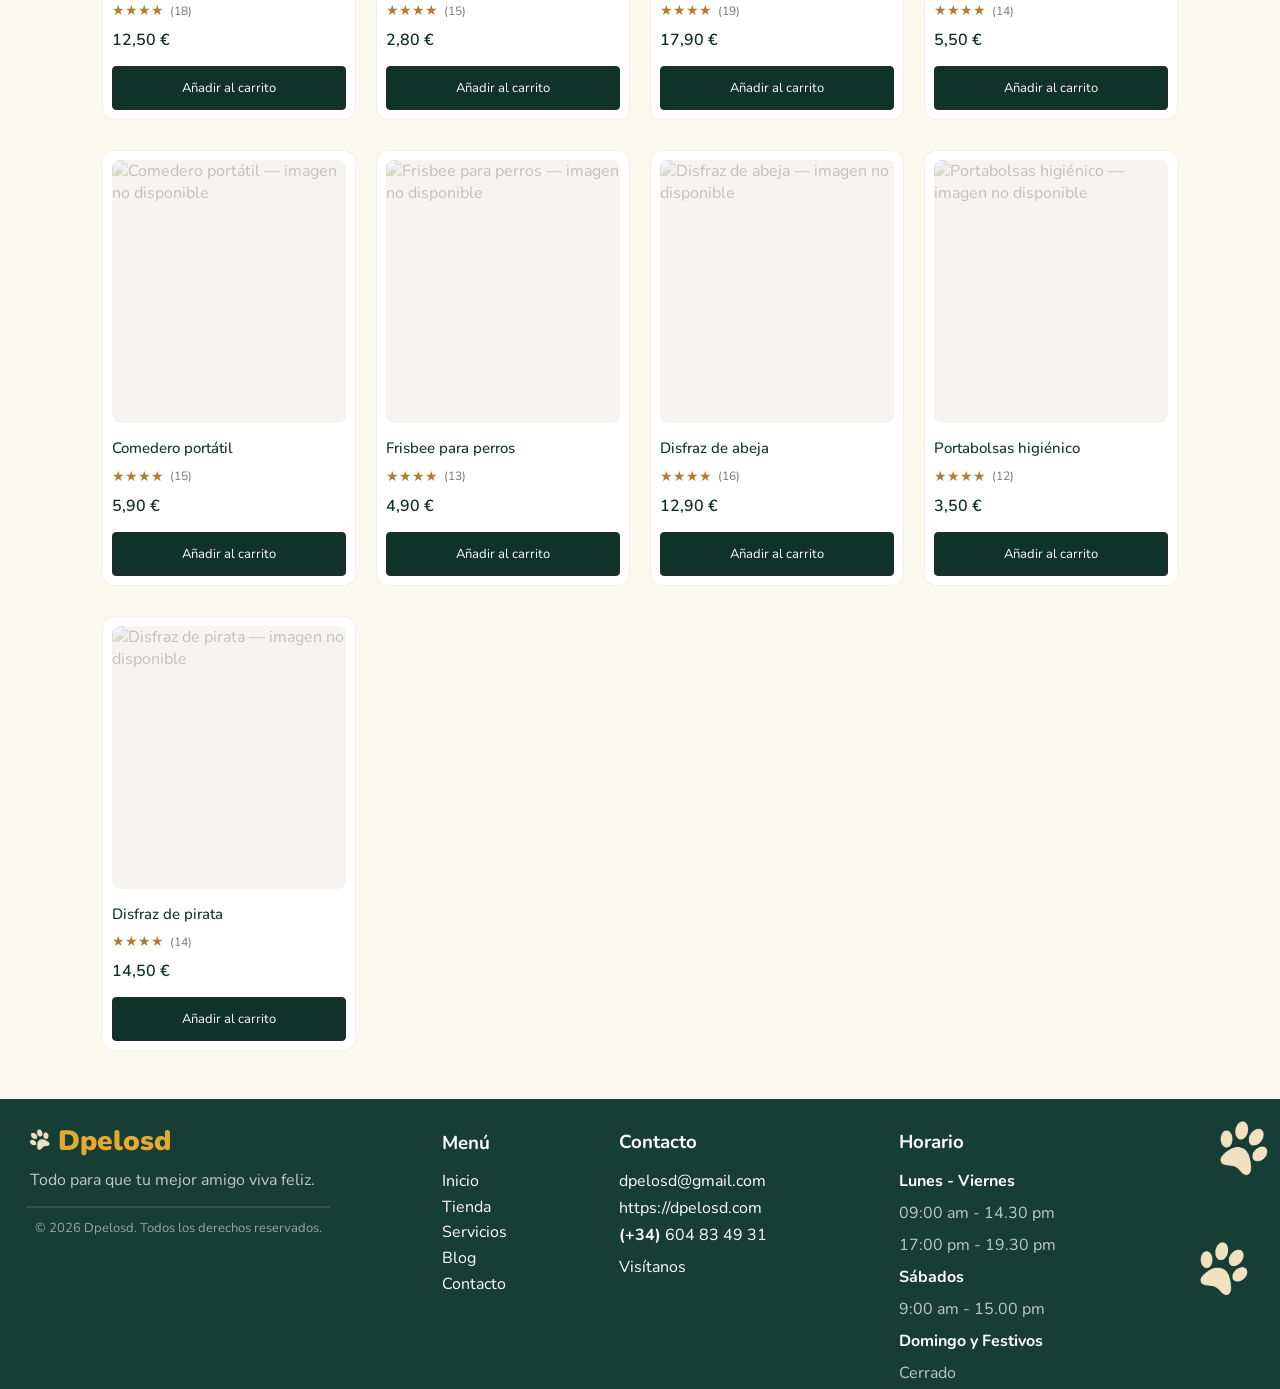
==== commit 2f867ec7: "nuevos cambios" ====
--- a/tienda.html
+++ b/tienda.html
@@ -44,74 +44,81 @@
 
     <div class="cart-overlay" id="cartOverlay"></div>
 
-<aside class="cart-dropdown" id="cartDropdown"
-       aria-label="Carrito de compra"
-       aria-hidden="true">
+    <aside class="cart-dropdown" id="cartDropdown" aria-label="Carrito de compra" aria-hidden="true">
 
         <div class="cart-header">
-            <h2>🛒 Mi carrito</h2>
+            <h2> <img src="img/patas de perro.png" alt="" width="24"> Mi carrito</h2>
             <button id="closeCart" type="button" aria-label="Cerrar carrito">×</button>
         </div>
 
         <div class="cart-items" id="cartItems"></div>
 
-        
-<div class="cart-footer">
-
-    <!-- SUBTOTAL -->
-    <div class="cart-total">
-        <span>Subtotal</span>
-        <strong id="cartSubtotal">0,00 €</strong>
-    </div>
-
-    <!-- GASTOS DE ENVÍO -->
-    <div class="cart-total">
-        <span>🚚 Gastos de envío</span>
-        <strong id="cartShipping">4,99 €</strong>
-    </div>
-
-    <hr class="cart-divider">
-
-    <!-- TOTAL -->
-    <div class="cart-total cart-final-total">
-        <span>Total</span>
-        <strong id="cartTotal">0,00 €</strong>
-    </div>
-
-    <hr class="cart-divider">
-
-    <!-- MÉTODOS DE PAGO -->
-    <h3>Método de pago</h3>
-
-    <div class="cart-payment">
-
-        <label>
-            <input type="radio" name="payment"
-                   value="tarjeta" checked>
-            💳 Tarjeta bancaria
-        </label>
-
-        <label>
-            <input type="radio" name="payment"
-                   value="paypal">
-            PayPal
-        </label>
-
-        <label>
-            <input type="radio" name="payment"
-                   value="transferencia">
-            🏦 Transferencia bancaria
-        </label>
-
-    </div>
-
-    <!-- FINALIZAR COMPRA -->
-    <button class="checkout-btn" id="checkoutBtn"
-            type="button">
-        Finalizar compra
-    </button>
-
-</div>
+
+        <div class="cart-footer">
+
+            <!-- SUBTOTAL -->
+            <div class="cart-total">
+                <span>Subtotal</span>
+                <strong id="cartSubtotal">0,00 €</strong>
+            </div>
+
+            <!-- GASTOS DE ENVÍO -->
+            <div class="cart-total">
+                <span><img src="img/carro.png" style="width:30px" ;> Gastos de envío</span>
+                <strong id="cartShipping">4,99 €</strong>
+            </div>
+
+            <hr class="cart-divider">
+
+            <!-- TOTAL -->
+            <div class="cart-total cart-final-total">
+                <span>Total</span>
+                <strong id="cartTotal">0,00 €</strong>
+            </div>
+
+            <hr class="cart-divider">
+
+            <img src="img/bannerPago.png" style="width: 100%; margin-top: 10px;">
+
+            <!-- MÉTODOS DE PAGO -->
+            <h3 style="margin-top: 20px; font-weight: bolder;">Método de pago</h3>
+
+            <div class="cart-payment">
+
+                <label>
+                    <input type="radio" name="payment" value="tarjeta" checked>
+                    Tarjeta bancaria
+                </label>
+
+                <label>
+                    <input type="radio" name="payment" value="paypal">
+                    PayPal
+                </label>
+
+                <label>
+                    <input type="radio" name="payment" value="transferencia">
+                    Transferencia bancaria
+                </label>
+
+            </div>
+            <!-- FINALIZAR COMPRA -->
+            <button class="checkout-btn" id="checkoutBtn" type="button">
+                Finalizar compra
+            </button>
+
+            <!-- BOTÓN SEGUIR COMPRANDO -->
+            <button class="continue-shopping-btn" id="continueShoppingBtn" type="button">
+                Seguir comprando
+            </button>
+
+            <div style="display: flex;"><img src="img/carro.png" style="width:40px" ;>
+            <div>
+                <h3>Envíos a todo el país</h3>
+                <p>Rápidos y seguros</p>
+            </div>
+            </div>
+
+        </div>
 
     </aside>
 
@@ -404,7 +411,8 @@
             </div>
 
             <div class="empty-products" id="emptyProducts" hidden>
-                <span class="empty-icon">🐾</span>
+                <span class="empty-icon"><img src="img/patas de perro.png" alt="Pata de perro"
+                        style="width: 26px; height: 20px; vertical-align: middle;"></span>
                 <h2>No encontramos productos</h2>
                 <p>Prueba a cambiar los filtros para ver más productos.</p>
                 <button class="reset-filters" id="resetEmpty">
--- a/tienda.css
+++ b/tienda.css
@@ -47,6 +47,23 @@
     width: min(1180px, calc(100% - 48px));
     margin: 0 auto;
 }
+
+
+
+
+
+
+
+
+
+
+
+
+
+
+
+
+
 
 
 /* ICONO DEL CARRITO */
@@ -162,12 +179,13 @@
     display: flex;
     align-items: center;
     justify-content: space-between;
-    padding: 20px;
-    background: #d8f1e9;
+    padding: 10px;
+    background: #103329;
 }
 
 .cart-header h2 {
-    font-size: 22px;
+    font-size: 18px;
+    color:white;
 }
 
 .cart-header button {
@@ -175,16 +193,15 @@
     background: transparent;
     font-size: 30px;
     cursor: pointer;
-    color: var(--green);
+    color: white;
 }
 
 /* PRODUCTOS */
 .cart-items {
     padding: 16px;
-    max-height: 310px;
-    overflow-y: auto;
-}
-
+    max-height: none;
+    overflow: visible;
+}
 .cart-item {
     display: flex;
     align-items: center;
@@ -203,6 +220,7 @@
 .cart-item-info {
     flex: 1;
     min-width: 0;
+    margin-left: 60px;
 }
 
 .cart-item-info h4 {
@@ -293,7 +311,7 @@
     padding: 15px;
     border: none;
     border-radius: 25px;
-    background: var(--green);
+    background:#103329;
     color: white;
     font-weight: 800;
     cursor: pointer;
@@ -307,6 +325,62 @@
     opacity: .5;
     cursor: not-allowed;
 }
+
+.cart-dropdown {
+    position: fixed;
+    top: 75px;
+    right: 20px;
+
+    width: min(420px, calc(100vw - 30px));
+    max-height: calc(100dvh - 90px);
+
+    /* UNA SOLA BARRA DE DESPLAZAMIENTO */
+    overflow-y: auto;
+    overflow-x: hidden;
+
+    background: #fff;
+    border-radius: 20px;
+    box-shadow: 0 15px 45px #10332930;
+    z-index: 200;
+    color: var(--green);
+
+    /* MANTENER ANIMACIÓN LATERAL */
+    transform: translateX(calc(100% + 40px));
+    opacity: 0;
+    visibility: hidden;
+    pointer-events: none;
+
+    transition:
+        transform 0.4s ease,
+        opacity 0.4s ease,
+        visibility 0.4s;
+}
+
+/* BOTÓN SEGUIR COMPRANDO */
+.continue-shopping-btn {
+    width: 100%;
+    padding: 13px;
+    margin-top: 12px;
+
+    background: transparent;
+    color: #173e35;
+    border: 2px solid #103329;
+    border-radius: 25px;
+
+    font-family: "Nunito", sans-serif;
+    font-size: 15px;
+    font-weight: 800;
+
+    cursor: pointer;
+    transition: all 0.3s ease;
+}
+
+/* EFECTO HOVER */
+.continue-shopping-btn:hover {
+    background: #d8f1e9;
+    transform: translateY(-2px);
+}
+
 
 @media (max-width: 600px) {
     .cart-dropdown {
@@ -506,9 +580,9 @@
   background: #e1f4ed;
 }
 .category-card.is-active {
-    background-color: #CBF1E4;
+    background-color:#103329;
     border: 2px solid #103329;
-    color: #103329;
+    color: #f8faf9;
     font-weight: 700;
 }
 
@@ -1028,8 +1102,8 @@
 
 /* IMAGEN DEL ICONO ELIMINAR */
 .cart-remove .delete-icon {
-    width: 20px;
-    height: 20px;
+    width: 25px;
+    height: 18px;
     object-fit: contain;
     transition: transform 0.2s ease;
 }
@@ -1450,7 +1524,7 @@
     padding: 12px 10px;
     border: 1px solid #292929;
     border-radius: 4px;
-    background: #292929;
+    background: #103329;
     color: #fff;
     font: inherit;
     font-size: 13px;
@@ -1458,9 +1532,8 @@
     transition: background .2s, color .2s, border-color .2s;
 }
 
-.add-btn:hover {
-    background: #80583f;
-    border-color: #80583f;
+.add-btn:hover {   
+    border-color: #2c6b59;
 }
 
 .add-btn:disabled {
